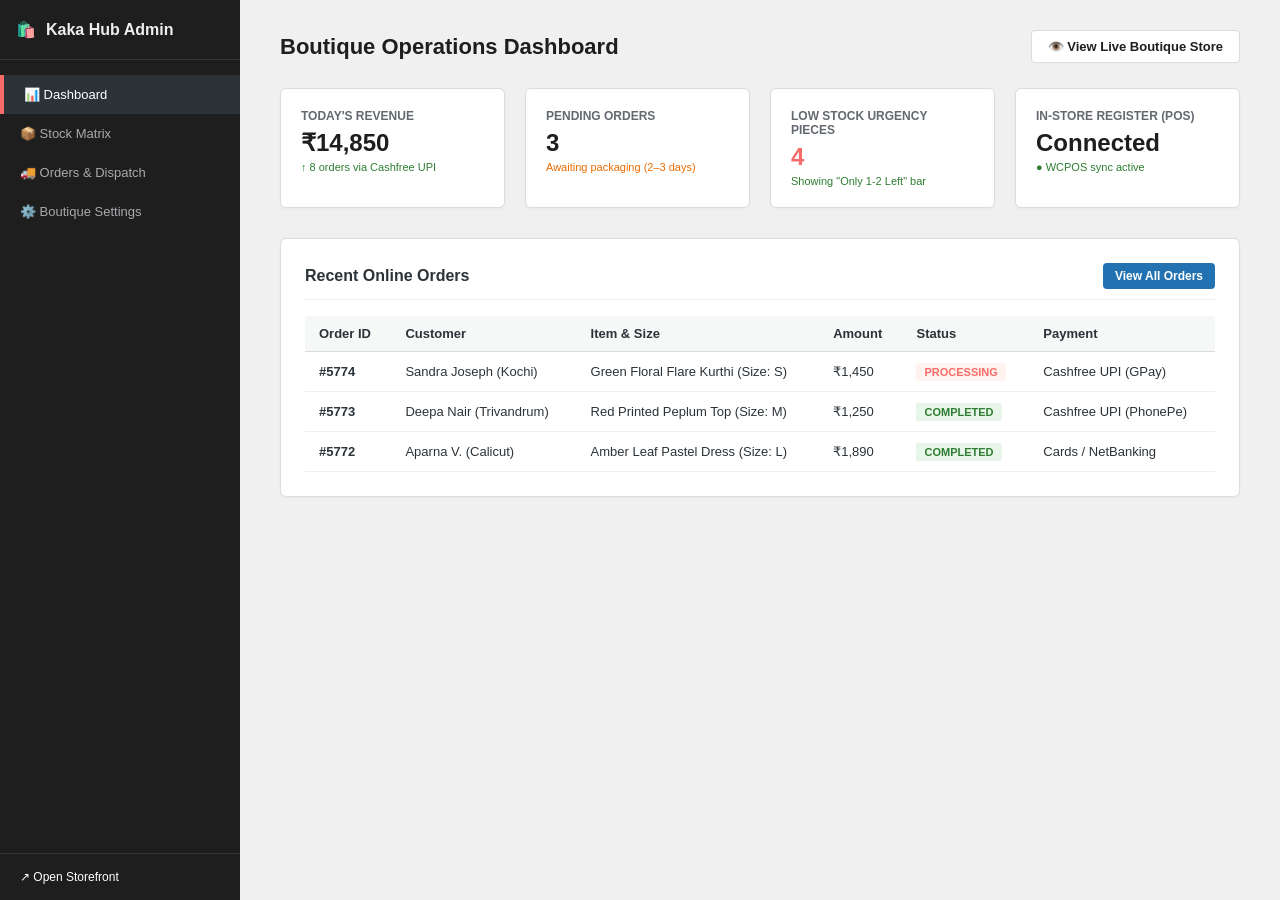
==== demo/admin.html @ 70ae5d98 "feat: add WordPress Admin Hub (inc/admin-dashboard.php) and interactive Admin preview (demo/admin.ht" ====
<!DOCTYPE html>
<html lang="en">
<head>
  <meta charset="UTF-8">
  <meta name="viewport" content="width=device-width, initial-scale=1.0">
  <title>Boutique Store Control Center — Admin Dashboard</title>
  <link rel="preconnect" href="https://fonts.googleapis.com">
  <link rel="preconnect" href="https://fonts.gstatic.com" crossorigin>
  <link href="https://fonts.googleapis.com/css2?family=Jost:wght@300;400;500;600;700&display=swap" rel="stylesheet">
  <style>
    :root {
      --admin-bg: #F0F0F1;
      --admin-card: #FFFFFF;
      --admin-primary: #f76b6a;
      --admin-dark: #1E1E1E;
      --admin-sidebar: #1E1E1E;
      --admin-border: #DCDCDE;
      --admin-text: #2C3338;
      --admin-success: #2E7D32;
      --admin-warning: #ED6C02;
    }

    * {
      box-sizing: border-box;
      margin: 0;
      padding: 0;
    }

    body {
      font-family: -apple-system, BlinkMacSystemFont, "Segoe UI", Roboto, Oxygen-Sans, Ubuntu, Cantarell, "Helvetica Neue", sans-serif;
      background-color: var(--admin-bg);
      color: var(--admin-text);
      display: flex;
      min-height: 100vh;
    }

    /* Left Sidebar */
    aside.admin-sidebar {
      width: 240px;
      background-color: var(--admin-sidebar);
      color: #EEE;
      flex-shrink: 0;
      display: flex;
      flex-direction: column;
    }

    .sidebar-header {
      padding: 20px 16px;
      font-size: 16px;
      font-weight: 700;
      border-bottom: 1px solid rgba(255, 255, 255, 0.1);
      display: flex;
      align-items: center;
      gap: 10px;
    }

    .sidebar-header span {
      color: var(--admin-primary);
    }

    nav.sidebar-nav {
      padding: 15px 0;
      flex: 1;
    }

    .nav-item {
      display: flex;
      align-items: center;
      gap: 12px;
      padding: 12px 20px;
      color: #A7AAAD;
      text-decoration: none;
      font-size: 13px;
      font-weight: 500;
      cursor: pointer;
      transition: all 0.2s;
    }

    .nav-item:hover, .nav-item.active {
      background-color: #2C3338;
      color: #FFFFFF;
      border-left: 4px solid var(--admin-primary);
    }

    .sidebar-footer {
      padding: 16px 20px;
      border-top: 1px solid rgba(255, 255, 255, 0.1);
      font-size: 12px;
      color: #888;
    }

    .sidebar-footer a {
      color: #FFF;
      text-decoration: none;
    }

    /* Main Content Area */
    main.admin-content {
      flex: 1;
      padding: 30px 40px;
      overflow-y: auto;
    }

    .top-bar {
      display: flex;
      justify-content: space-between;
      align-items: center;
      margin-bottom: 25px;
    }

    .top-title {
      font-size: 22px;
      font-weight: 700;
      color: var(--admin-dark);
    }

    .view-store-btn {
      background: #FFF;
      border: 1px solid var(--admin-border);
      padding: 8px 16px;
      border-radius: 4px;
      font-size: 13px;
      font-weight: 600;
      text-decoration: none;
      color: var(--admin-dark);
      display: inline-flex;
      align-items: center;
      gap: 6px;
    }

    /* Stats Overview Cards */
    .stats-grid {
      display: grid;
      grid-template-columns: repeat(4, 1fr);
      gap: 20px;
      margin-bottom: 30px;
    }

    .stat-card {
      background: var(--admin-card);
      border: 1px solid var(--admin-border);
      border-radius: 6px;
      padding: 20px;
      box-shadow: 0 1px 3px rgba(0, 0, 0, 0.04);
    }

    .stat-label {
      font-size: 12px;
      font-weight: 600;
      text-transform: uppercase;
      color: #646970;
      margin-bottom: 6px;
    }

    .stat-val {
      font-size: 24px;
      font-weight: 700;
      color: var(--admin-dark);
    }

    .stat-sub {
      font-size: 11px;
      color: var(--admin-success);
      margin-top: 4px;
    }

    /* Admin Panels / Tabs */
    .tab-pane {
      display: none;
    }

    .tab-pane.active {
      display: block;
    }

    .content-box {
      background: var(--admin-card);
      border: 1px solid var(--admin-border);
      border-radius: 6px;
      padding: 24px;
      box-shadow: 0 1px 3px rgba(0, 0, 0, 0.04);
      margin-bottom: 25px;
    }

    .box-title {
      font-size: 16px;
      font-weight: 600;
      margin-bottom: 16px;
      border-bottom: 1px solid #EEE;
      padding-bottom: 10px;
      display: flex;
      justify-content: space-between;
      align-items: center;
    }

    /* Table Styles */
    table.admin-table {
      width: 100%;
      border-collapse: collapse;
      font-size: 13px;
    }

    table.admin-table th {
      background: #F6F7F7;
      text-align: left;
      padding: 10px 14px;
      border-bottom: 1px solid var(--admin-border);
      font-weight: 600;
    }

    table.admin-table td {
      padding: 12px 14px;
      border-bottom: 1px solid #F0F0F1;
      vertical-align: middle;
    }

    /* Stock Inputs in Matrix */
    .stock-chip-wrap {
      display: flex;
      gap: 10px;
      flex-wrap: wrap;
    }

    .stock-chip {
      display: flex;
      align-items: center;
      gap: 6px;
      background: #F8F9FA;
      border: 1px solid #E2E4E7;
      padding: 4px 8px;
      border-radius: 4px;
    }

    .stock-input {
      width: 50px;
      height: 28px;
      text-align: center;
      border: 1px solid var(--admin-border);
      border-radius: 3px;
      font-weight: 700;
      font-size: 13px;
    }

    .stock-input.low {
      border-color: var(--admin-primary);
      color: var(--admin-primary);
      background: #FEF3EE;
    }

    .stock-input.out {
      border-color: #D32F2F;
      color: #D32F2F;
      background: #FFEBEE;
    }

    /* Button styles */
    .btn-primary {
      background: #2271B1;
      color: #FFF;
      border: none;
      padding: 10px 18px;
      border-radius: 4px;
      font-size: 13px;
      font-weight: 600;
      cursor: pointer;
    }

    .btn-primary:hover {
      background: #135E96;
    }

    .btn-success {
      background: var(--admin-success);
      color: #FFF;
      border: none;
      padding: 6px 12px;
      border-radius: 3px;
      font-size: 12px;
      font-weight: 600;
      cursor: pointer;
    }

    /* Form Fields */
    .form-group {
      margin-bottom: 18px;
    }

    .form-group label {
      display: block;
      font-size: 13px;
      font-weight: 600;
      margin-bottom: 6px;
    }

    .form-group input, .form-group select {
      width: 100%;
      max-width: 500px;
      padding: 8px 12px;
      border: 1px solid var(--admin-border);
      border-radius: 4px;
      font-size: 13px;
    }

    .form-group .desc {
      font-size: 12px;
      color: #646970;
      margin-top: 4px;
    }

    /* Toast notification */
    .toast-msg {
      position: fixed;
      top: 20px;
      right: 20px;
      background: #1E1E1E;
      color: #FFF;
      padding: 12px 20px;
      border-radius: 6px;
      font-size: 13px;
      box-shadow: 0 4px 14px rgba(0, 0, 0, 0.2);
      display: none;
      z-index: 9999;
      border-left: 4px solid var(--admin-success);
    }
  </style>
</head>
<body>

  <!-- Sidebar -->
  <aside class="admin-sidebar">
    <div class="sidebar-header">
      <span>🛍️</span> Kaka Hub Admin
    </div>
    <nav class="sidebar-nav">
      <div class="nav-item active" onclick="switchTab('dashboard')">📊 Dashboard</div>
      <div class="nav-item" onclick="switchTab('matrix')">📦 Stock Matrix</div>
      <div class="nav-item" onclick="switchTab('orders')">🚚 Orders & Dispatch</div>
      <div class="nav-item" onclick="switchTab('settings')">⚙️ Boutique Settings</div>
    </nav>
    <div class="sidebar-footer">
      <a href="index.html" target="_blank">↗ Open Storefront</a>
    </div>
  </aside>

  <!-- Main Content -->
  <main class="admin-content">
    <div class="top-bar">
      <h1 class="top-title" id="pageHeading">Boutique Operations Dashboard</h1>
      <a href="index.html" class="view-store-btn" target="_blank">👁️ View Live Boutique Store</a>
    </div>

    <!-- TAB 1: DASHBOARD OVERVIEW -->
    <div class="tab-pane active" id="tab-dashboard">
      <div class="stats-grid">
        <div class="stat-card">
          <div class="stat-label">Today's Revenue</div>
          <div class="stat-val">₹14,850</div>
          <div class="stat-sub">↑ 8 orders via Cashfree UPI</div>
        </div>
        <div class="stat-card">
          <div class="stat-label">Pending Orders</div>
          <div class="stat-val">3</div>
          <div class="stat-sub" style="color: var(--admin-warning);">Awaiting packaging (2–3 days)</div>
        </div>
        <div class="stat-card">
          <div class="stat-label">Low Stock Urgency Pieces</div>
          <div class="stat-val" style="color: var(--admin-primary);">4</div>
          <div class="stat-sub">Showing "Only 1-2 Left" bar</div>
        </div>
        <div class="stat-card">
          <div class="stat-label">In-Store Register (POS)</div>
          <div class="stat-val">Connected</div>
          <div class="stat-sub">● WCPOS sync active</div>
        </div>
      </div>

      <div class="content-box">
        <div class="box-title">
          <span>Recent Online Orders</span>
          <button class="btn-primary" onclick="switchTab('orders')" style="font-size:12px;padding:6px 12px;">View All Orders</button>
        </div>
        <table class="admin-table">
          <thead>
            <tr>
              <th>Order ID</th>
              <th>Customer</th>
              <th>Item & Size</th>
              <th>Amount</th>
              <th>Status</th>
              <th>Payment</th>
            </tr>
          </thead>
          <tbody>
            <tr>
              <td><strong>#5774</strong></td>
              <td>Sandra Joseph (Kochi)</td>
              <td>Green Floral Flare Kurthi (Size: S)</td>
              <td>₹1,450</td>
              <td><span style="background:#FEF3EE;color:#f76b6a;padding:3px 8px;border-radius:2px;font-weight:700;font-size:11px;">PROCESSING</span></td>
              <td>Cashfree UPI (GPay)</td>
            </tr>
            <tr>
              <td><strong>#5773</strong></td>
              <td>Deepa Nair (Trivandrum)</td>
              <td>Red Printed Peplum Top (Size: M)</td>
              <td>₹1,250</td>
              <td><span style="background:#E8F5E9;color:#2E7D32;padding:3px 8px;border-radius:2px;font-weight:700;font-size:11px;">COMPLETED</span></td>
              <td>Cashfree UPI (PhonePe)</td>
            </tr>
            <tr>
              <td><strong>#5772</strong></td>
              <td>Aparna V. (Calicut)</td>
              <td>Amber Leaf Pastel Dress (Size: L)</td>
              <td>₹1,890</td>
              <td><span style="background:#E8F5E9;color:#2E7D32;padding:3px 8px;border-radius:2px;font-weight:700;font-size:11px;">COMPLETED</span></td>
              <td>Cards / NetBanking</td>
            </tr>
          </tbody>
        </table>
      </div>
    </div>

    <!-- TAB 2: QUICK INVENTORY MATRIX -->
    <div class="tab-pane" id="tab-matrix">
      <div class="content-box">
        <div class="box-title">
          <span>📦 Quick Stock & Variation Matrix</span>
          <button class="btn-primary" onclick="saveStockMatrix()">Save All Stock Quantities</button>
        </div>
        <p style="font-size: 13px; color: #646970; margin-bottom: 20px;">
          Adjust inventory counts below. When a size reaches <strong>1–2 units</strong>, the storefront automatically activates the <strong>"🔥 Only X left in stock"</strong> urgency bar. When it reaches <strong>0</strong>, that size is crossed out and locked against overselling.
        </p>

        <table class="admin-table">
          <thead>
            <tr>
              <th style="width: 260px;">Product Name</th>
              <th>Size Inventory Controls (Real-Time)</th>
              <th style="width: 140px;">POS Status</th>
            </tr>
          </thead>
          <tbody>
            <tr>
              <td>
                <strong>Green Floral Flare Kurthi</strong>
                <div style="font-size: 11px; color: #888;">SKU: KB-KUR-01 | Kurthis</div>
              </td>
              <td>
                <div class="stock-chip-wrap">
                  <div class="stock-chip"><span>S:</span><input type="number" class="stock-input low" value="1"></div>
                  <div class="stock-chip"><span>M:</span><input type="number" class="stock-input low" value="2"></div>
                  <div class="stock-chip"><span>L:</span><input type="number" class="stock-input out" value="0"></div>
                  <div class="stock-chip"><span>XL:</span><input type="number" class="stock-input low" value="1"></div>
                </div>
              </td>
              <td><span style="color:var(--admin-success);font-weight:600;font-size:11px;">● Synced</span></td>
            </tr>
            <tr>
              <td>
                <strong>Red Printed Peplum Top</strong>
                <div style="font-size: 11px; color: #888;">SKU: KB-PEP-02 | Peplum Tops</div>
              </td>
              <td>
                <div class="stock-chip-wrap">
                  <div class="stock-chip"><span>XS:</span><input type="number" class="stock-input low" value="2"></div>
                  <div class="stock-chip"><span>S:</span><input type="number" class="stock-input low" value="1"></div>
                  <div class="stock-chip"><span>M:</span><input type="number" class="stock-input out" value="0"></div>
                  <div class="stock-chip"><span>L:</span><input type="number" class="stock-input" value="4"></div>
                </div>
              </td>
              <td><span style="color:var(--admin-success);font-weight:600;font-size:11px;">● Synced</span></td>
            </tr>
            <tr>
              <td>
                <strong>Amber Leaf Pastel Dress</strong>
                <div style="font-size: 11px; color: #888;">SKU: KB-DRS-03 | Dresses</div>
              </td>
              <td>
                <div class="stock-chip-wrap">
                  <div class="stock-chip"><span>S:</span><input type="number" class="stock-input out" value="0"></div>
                  <div class="stock-chip"><span>M:</span><input type="number" class="stock-input low" value="1"></div>
                  <div class="stock-chip"><span>L:</span><input type="number" class="stock-input low" value="2"></div>
                </div>
              </td>
              <td><span style="color:var(--admin-success);font-weight:600;font-size:11px;">● Synced</span></td>
            </tr>
            <tr>
              <td>
                <strong>Kochi Heritage In-Store Kurthi</strong>
                <div style="font-size: 11px; color: #888;">SKU: KB-INS-04 | In Store Only</div>
              </td>
              <td>
                <div class="stock-chip-wrap">
                  <div class="stock-chip"><span>M:</span><input type="number" class="stock-input low" value="1"></div>
                  <div class="stock-chip"><span>L:</span><input type="number" class="stock-input low" value="1"></div>
                </div>
              </td>
              <td><span style="color:var(--admin-success);font-weight:600;font-size:11px;">● Boutique Only</span></td>
            </tr>
          </tbody>
        </table>
      </div>
    </div>

    <!-- TAB 3: ORDERS & DISPATCH -->
    <div class="tab-pane" id="tab-orders">
      <div class="content-box">
        <div class="box-title">
          <span>🚚 Order Fulfillment & WhatsApp Dispatch</span>
        </div>
        <table class="admin-table">
          <thead>
            <tr>
              <th>Order ID</th>
              <th>Customer & Phone</th>
              <th>Courier Partner</th>
              <th>AWB Tracking #</th>
              <th>Action</th>
            </tr>
          </thead>
          <tbody>
            <tr>
              <td><strong>#5774</strong></td>
              <td>Sandra Joseph<br><small>+91 98482 12345</small></td>
              <td>
                <select style="padding:6px;font-size:12px;">
                  <option>Delhivery Air Express</option>
                  <option>DTDC Courier</option>
                  <option>India Post Speed Post</option>
                </select>
              </td>
              <td>
                <input type="text" placeholder="e.g. DL982347102" value="DL982347102" style="padding:6px;width:160px;font-size:12px;">
              </td>
              <td>
                <button class="btn-success" onclick="dispatchOrder('5774')">Dispatched & Send WhatsApp Alert</button>
              </td>
            </tr>
            <tr>
              <td><strong>#5775</strong></td>
              <td>Anjana M. (Ernakulam)<br><small>+91 97451 98765</small></td>
              <td>
                <select style="padding:6px;font-size:12px;">
                  <option>Delhivery Air Express</option>
                  <option>DTDC Courier</option>
                </select>
              </td>
              <td>
                <input type="text" placeholder="e.g. DT87654321" style="padding:6px;width:160px;font-size:12px;">
              </td>
              <td>
                <button class="btn-success" onclick="dispatchOrder('5775')">Dispatched & Send WhatsApp Alert</button>
              </td>
            </tr>
          </tbody>
        </table>
      </div>
    </div>

    <!-- TAB 4: BOUTIQUE SETTINGS -->
    <div class="tab-pane" id="tab-settings">
      <div class="content-box">
        <div class="box-title">
          <span>⚙️ Boutique Store Configuration</span>
        </div>

        <form onsubmit="saveSettings(event)">
          <div class="form-group">
            <label>Top Announcement Bar Text</label>
            <input type="text" id="cfgAnnouncement" value="All India Free Shipping | 4 to 6 Days Delivery | Handcrafted in Kerala">
            <div class="desc">Appears at the very top of all pages.</div>
          </div>

          <div class="form-group">
            <label>Free Shipping Threshold (₹)</label>
            <input type="number" id="cfgThreshold" value="999">
            <div class="desc">Mini-cart drawer automatically calculates: "Add ₹X more to get FREE Delivery".</div>
          </div>

          <div class="form-group">
            <label>Stock Urgency Bar Threshold</label>
            <input type="number" id="cfgUrgencyLimit" value="5">
            <div class="desc">Activates the "🔥 Only X left in stock!" bar when inventory is at or below this value.</div>
          </div>

          <div class="form-group">
            <label>Customer Support WhatsApp Number</label>
            <input type="text" id="cfgPhone" value="919876543210">
            <div class="desc">Include country code 91. Floating chat button links directly here.</div>
          </div>

          <div class="form-group">
            <label>WhatsApp Automated Webhook URL</label>
            <input type="url" id="cfgWebhook" value="https://api.interakt.ai/v1/webhook/sample">
            <div class="desc">Triggers automatic WhatsApp order receipts on payment (AiSensy, Interakt, or Wati).</div>
          </div>

          <button type="submit" class="btn-primary">Save Boutique Settings</button>
        </form>
      </div>
    </div>
  </main>

  <!-- Toast Notification -->
  <div class="toast-msg" id="toast">Settings Saved Successfully!</div>

  <script>
    function switchTab(tabId) {
      document.querySelectorAll('.tab-pane').forEach(el => el.classList.remove('active'));
      document.querySelectorAll('.nav-item').forEach(el => el.classList.remove('active'));

      document.getElementById('tab-' + tabId).classList.add('active');

      const headings = {
        'dashboard': 'Boutique Operations Dashboard',
        'matrix': 'Stock & Inventory Matrix',
        'orders': 'Order Fulfillment & WhatsApp Dispatch',
        'settings': 'Boutique Store Configuration'
      };
      document.getElementById('pageHeading').textContent = headings[tabId];

      event.currentTarget.classList.add('active');
    }

    function showToast(msg) {
      const toast = document.getElementById('toast');
      toast.textContent = msg;
      toast.style.display = 'block';
      setTimeout(() => {
        toast.style.display = 'none';
      }, 2500);
    }

    function saveStockMatrix() {
      showToast("✓ Inventory Matrix Saved! Live stock counters updated.");
    }

    function dispatchOrder(orderId) {
      showToast(`✓ Order #${orderId} marked Dispatched! WhatsApp tracking alert sent to customer.`);
    }

    function saveSettings(e) {
      e.preventDefault();
      showToast("✓ Boutique settings saved successfully!");
    }
  </script>
</body>
</html>
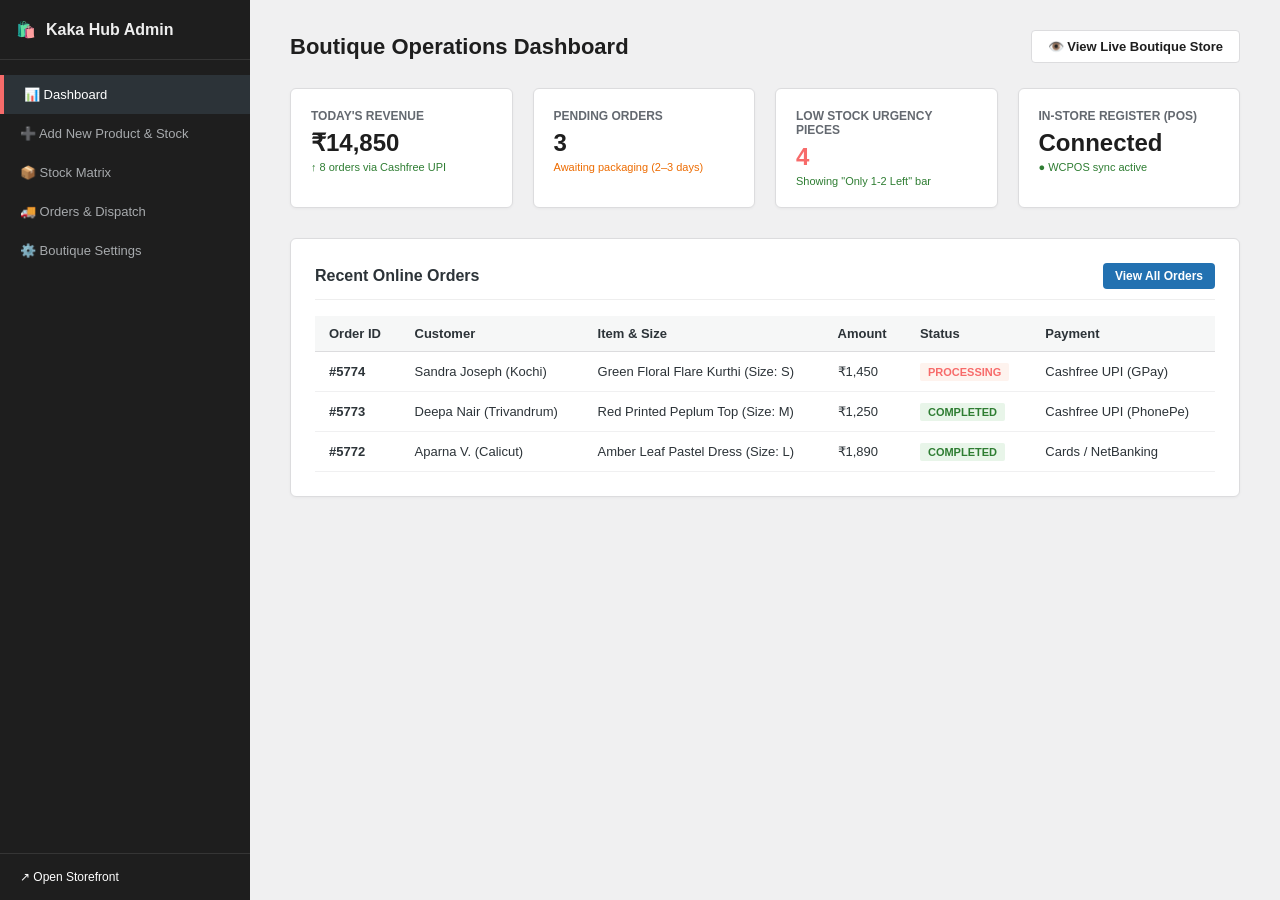
==== commit 4cfd522d: "feat: add dedicated 'Add New Product & Stock' screen with photos, sizes, and pricing to Admin UI" ====
--- a/demo/admin.html
+++ b/demo/admin.html
@@ -36,7 +36,7 @@
 
     /* Left Sidebar */
     aside.admin-sidebar {
-      width: 240px;
+      width: 250px;
       background-color: var(--admin-sidebar);
       color: #EEE;
       flex-shrink: 0;
@@ -273,8 +273,8 @@
       background: var(--admin-success);
       color: #FFF;
       border: none;
-      padding: 6px 12px;
-      border-radius: 3px;
+      padding: 8px 14px;
+      border-radius: 4px;
       font-size: 12px;
       font-weight: 600;
       cursor: pointer;
@@ -292,10 +292,10 @@
       margin-bottom: 6px;
     }
 
-    .form-group input, .form-group select {
+    .form-group input, .form-group select, .form-group textarea {
       width: 100%;
-      max-width: 500px;
-      padding: 8px 12px;
+      max-width: 600px;
+      padding: 9px 12px;
       border: 1px solid var(--admin-border);
       border-radius: 4px;
       font-size: 13px;
@@ -305,6 +305,37 @@
       font-size: 12px;
       color: #646970;
       margin-top: 4px;
+    }
+
+    /* Image upload box */
+    .image-drop-area {
+      border: 2px dashed #CCD0D4;
+      border-radius: 6px;
+      padding: 24px;
+      text-align: center;
+      background: #F9F9F9;
+      cursor: pointer;
+      max-width: 600px;
+      margin-bottom: 12px;
+    }
+
+    .image-drop-area:hover {
+      border-color: var(--admin-primary);
+      background: #FFFDF9;
+    }
+
+    .image-preview-row {
+      display: flex;
+      gap: 12px;
+      margin-top: 10px;
+    }
+
+    .image-preview-thumb {
+      width: 75px;
+      height: 100px;
+      object-fit: cover;
+      border-radius: 4px;
+      border: 1px solid var(--admin-border);
     }
 
     /* Toast notification */
@@ -333,6 +364,7 @@
     </div>
     <nav class="sidebar-nav">
       <div class="nav-item active" onclick="switchTab('dashboard')">📊 Dashboard</div>
+      <div class="nav-item" onclick="switchTab('add-product')">➕ Add New Product & Stock</div>
       <div class="nav-item" onclick="switchTab('matrix')">📦 Stock Matrix</div>
       <div class="nav-item" onclick="switchTab('orders')">🚚 Orders & Dispatch</div>
       <div class="nav-item" onclick="switchTab('settings')">⚙️ Boutique Settings</div>
@@ -420,7 +452,154 @@
       </div>
     </div>
 
-    <!-- TAB 2: QUICK INVENTORY MATRIX -->
+    <!-- TAB 2: ➕ ADD NEW PRODUCT (PHOTOS, STOCK, SIZES, DETAILS) -->
+    <div class="tab-pane" id="tab-add-product">
+      <div class="content-box">
+        <div class="box-title">
+          <span>👗 Add New Boutique Piece (Kurthi, Dress, Top)</span>
+          <button class="btn-primary" onclick="publishNewProduct()">Publish to Online & In-Store</button>
+        </div>
+
+        <form id="newProductForm" onsubmit="event.preventDefault(); publishNewProduct();">
+          <!-- 1. Product Title & Category -->
+          <div style="display: grid; grid-template-columns: 2fr 1fr; gap: 20px;">
+            <div class="form-group">
+              <label>Product Title *</label>
+              <input type="text" id="newProdTitle" required placeholder="e.g. Indigo Bloom Handcrafted Kurthi" value="Indigo Bloom Pure Cotton Kurthi">
+              <div class="desc">Displayed on shop catalog and product page.</div>
+            </div>
+            <div class="form-group">
+              <label>Category *</label>
+              <select id="newProdCategory">
+                <option value="Kurthis">Kurthis</option>
+                <option value="Peplum Tops">Peplum Tops</option>
+                <option value="Dresses">Dresses</option>
+                <option value="Short Kurti">Short Kurti</option>
+                <option value="Co-ord set">Co-ord set</option>
+                <option value="In Store">In Store Only (Counter)</option>
+                <option value="Clearance Sale">Clearance Sale</option>
+              </select>
+            </div>
+          </div>
+
+          <!-- 2. Pricing & POS Barcode -->
+          <div style="display: grid; grid-template-columns: 1fr 1fr 1fr; gap: 20px;">
+            <div class="form-group">
+              <label>Regular Price (₹) *</label>
+              <input type="number" id="newProdPrice" required placeholder="1450" value="1450">
+            </div>
+            <div class="form-group">
+              <label>Sale / Discount Price (₹)</label>
+              <input type="number" id="newProdSalePrice" placeholder="Optional (e.g. 1290)">
+            </div>
+            <div class="form-group">
+              <label>Barcode / SKU (for WCPOS Scanner)</label>
+              <input type="text" id="newProdSku" placeholder="KB-IND-01" value="KB-IND-01">
+            </div>
+          </div>
+
+          <!-- 3. Photo Uploads (Main Front Image + Secondary Hover Swap Image) -->
+          <div style="margin: 20px 0; border-top: 1px solid #EEE; padding-top: 20px;">
+            <label style="display: block; font-size: 14px; font-weight: 700; margin-bottom: 6px;">📷 Product Photos (3:4 Portrait Ratio)</label>
+            <p class="desc" style="margin-bottom: 14px;">Upload the primary front angle and a secondary back angle for the <strong>automatic hover-swap effect</strong> seen on Kaka by Eliza.</p>
+
+            <div style="display: grid; grid-template-columns: 1fr 1fr; gap: 20px;">
+              <div>
+                <label style="font-size: 12px; font-weight: 600; display: block; margin-bottom: 6px;">Primary Front Photo *</label>
+                <div class="image-drop-area" onclick="simulateUpload('front')">
+                  <div style="font-size: 28px; margin-bottom: 6px;">📸</div>
+                  <strong style="font-size: 13px;">Click to Upload Front Photo</strong>
+                  <div style="font-size: 11px; color: #888; margin-top: 4px;">JPG, PNG, WebP (3:4 Portrait)</div>
+                </div>
+                <div class="image-preview-row" id="frontPreviewRow">
+                  <img src="https://images.unsplash.com/photo-1583391733956-3750e0ff4e8b?auto=format&fit=crop&w=300&q=80" class="image-preview-thumb" alt="Front Preview">
+                  <div style="font-size: 11px; color: var(--admin-success); align-self: center;">✓ Front Angle Loaded</div>
+                </div>
+              </div>
+
+              <div>
+                <label style="font-size: 12px; font-weight: 600; display: block; margin-bottom: 6px;">Secondary Gallery Photo (Hover Image)</label>
+                <div class="image-drop-area" onclick="simulateUpload('back')">
+                  <div style="font-size: 28px; margin-bottom: 6px;">🔄</div>
+                  <strong style="font-size: 13px;">Click to Upload Back/Hover Photo</strong>
+                  <div style="font-size: 11px; color: #888; margin-top: 4px;">Appears automatically when customer hovers</div>
+                </div>
+                <div class="image-preview-row" id="backPreviewRow">
+                  <img src="https://images.unsplash.com/photo-1610030469983-98e550d6193c?auto=format&fit=crop&w=300&q=80" class="image-preview-thumb" alt="Back Preview">
+                  <div style="font-size: 11px; color: var(--admin-success); align-self: center;">✓ Hover Angle Loaded</div>
+                </div>
+              </div>
+            </div>
+          </div>
+
+          <!-- 4. Size Variations & Stock Quantities Matrix -->
+          <div style="margin: 20px 0; border-top: 1px solid #EEE; padding-top: 20px;">
+            <div style="display: flex; justify-content: space-between; align-items: center; margin-bottom: 10px;">
+              <div>
+                <label style="font-size: 14px; font-weight: 700; display: block;">📏 Size Variations & Stock Quantities</label>
+                <p class="desc">Enter the exact stock pieces available. If stock is between 1–5, the store automatically shows the <strong>"🔥 Only X left in stock"</strong> urgency bar.</p>
+              </div>
+              <span style="font-size: 11px; color: var(--admin-success); background: #E8F5E9; padding: 4px 8px; border-radius: 3px; font-weight: 600;">Zero-Backorders Active</span>
+            </div>
+
+            <table class="admin-table" style="background: #FAFAFA; border: 1px solid #E2E4E7; border-radius: 4px;">
+              <thead>
+                <tr>
+                  <th>Size</th>
+                  <th>Inventory Quantity (Pieces)</th>
+                  <th>Urgency Bar Preview</th>
+                  <th>Stock Status</th>
+                </tr>
+              </thead>
+              <tbody>
+                <tr>
+                  <td><strong>XS</strong> (Bust 34)</td>
+                  <td><input type="number" id="stockXS" value="1" min="0" style="width: 70px; padding: 6px; font-weight: 700; text-align: center;"></td>
+                  <td><span style="color: var(--admin-primary); font-weight: 600; font-size: 12px;">🔥 Only 1 left in stock!</span></td>
+                  <td><span style="color: var(--admin-success); font-weight: 600; font-size: 12px;">In Stock</span></td>
+                </tr>
+                <tr>
+                  <td><strong>S</strong> (Bust 36)</td>
+                  <td><input type="number" id="stockS" value="2" min="0" style="width: 70px; padding: 6px; font-weight: 700; text-align: center;"></td>
+                  <td><span style="color: var(--admin-primary); font-weight: 600; font-size: 12px;">🔥 Only 2 left in stock!</span></td>
+                  <td><span style="color: var(--admin-success); font-weight: 600; font-size: 12px;">In Stock</span></td>
+                </tr>
+                <tr>
+                  <td><strong>M</strong> (Bust 38)</td>
+                  <td><input type="number" id="stockM" value="1" min="0" style="width: 70px; padding: 6px; font-weight: 700; text-align: center;"></td>
+                  <td><span style="color: var(--admin-primary); font-weight: 600; font-size: 12px;">🔥 Only 1 left in stock!</span></td>
+                  <td><span style="color: var(--admin-success); font-weight: 600; font-size: 12px;">In Stock</span></td>
+                </tr>
+                <tr>
+                  <td><strong>L</strong> (Bust 40)</td>
+                  <td><input type="number" id="stockL" value="0" min="0" style="width: 70px; padding: 6px; font-weight: 700; text-align: center; border-color: #D32F2F; color: #D32F2F;"></td>
+                  <td><span style="color: #888; font-size: 12px;">⚠️ Sold Out (Disabled)</span></td>
+                  <td><span style="color: #D32F2F; font-weight: 700; font-size: 12px;">Out of Stock</span></td>
+                </tr>
+                <tr>
+                  <td><strong>XL</strong> (Bust 42)</td>
+                  <td><input type="number" id="stockXL" value="1" min="0" style="width: 70px; padding: 6px; font-weight: 700; text-align: center;"></td>
+                  <td><span style="color: var(--admin-primary); font-weight: 600; font-size: 12px;">🔥 Only 1 left in stock!</span></td>
+                  <td><span style="color: var(--admin-success); font-weight: 600; font-size: 12px;">In Stock</span></td>
+                </tr>
+              </tbody>
+            </table>
+          </div>
+
+          <!-- 5. Product Description & Fabric Details -->
+          <div class="form-group" style="margin-top: 20px;">
+            <label>Product Details & Fabric Specifications</label>
+            <textarea rows="4" style="max-width: 100%;" placeholder="e.g. Crafted from 100% pure breathable cotton with handcrafted wooden buttons. 4-6 days delivery.">Crafted from 100% pure breathable cotton with natural indigo dye. Handcrafted in Kerala. 2-3 days processing, 4-6 days all-India delivery.</textarea>
+          </div>
+
+          <div style="margin-top: 25px;">
+            <button type="submit" class="btn-primary" style="padding: 12px 28px; font-size: 14px;">Publish Product & Sync Stock</button>
+          </div>
+        </form>
+      </div>
+    </div>
+
+    <!-- TAB 3: QUICK INVENTORY MATRIX -->
     <div class="tab-pane" id="tab-matrix">
       <div class="content-box">
         <div class="box-title">
@@ -502,7 +681,7 @@
       </div>
     </div>
 
-    <!-- TAB 3: ORDERS & DISPATCH -->
+    <!-- TAB 4: ORDERS & DISPATCH -->
     <div class="tab-pane" id="tab-orders">
       <div class="content-box">
         <div class="box-title">
@@ -557,7 +736,7 @@
       </div>
     </div>
 
-    <!-- TAB 4: BOUTIQUE SETTINGS -->
+    <!-- TAB 5: BOUTIQUE SETTINGS -->
     <div class="tab-pane" id="tab-settings">
       <div class="content-box">
         <div class="box-title">
@@ -613,6 +792,7 @@
 
       const headings = {
         'dashboard': 'Boutique Operations Dashboard',
+        'add-product': 'Add New Product & Stock Quantities',
         'matrix': 'Stock & Inventory Matrix',
         'orders': 'Order Fulfillment & WhatsApp Dispatch',
         'settings': 'Boutique Store Configuration'
@@ -643,6 +823,20 @@
       e.preventDefault();
       showToast("✓ Boutique settings saved successfully!");
     }
+
+    function simulateUpload(type) {
+      showToast(`📸 ${type === 'front' ? 'Primary Front' : 'Secondary Hover'} Photo Selected!`);
+    }
+
+    function publishNewProduct() {
+      const title = document.getElementById('newProdTitle').value;
+      const cat = document.getElementById('newProdCategory').value;
+      const price = document.getElementById('newProdPrice').value;
+      showToast(`🎉 "${title}" published to ${cat} at ₹${price}! Stock synced to Online & In-Store.`);
+      setTimeout(() => {
+        switchTab('matrix');
+      }, 1500);
+    }
   </script>
 </body>
 </html>
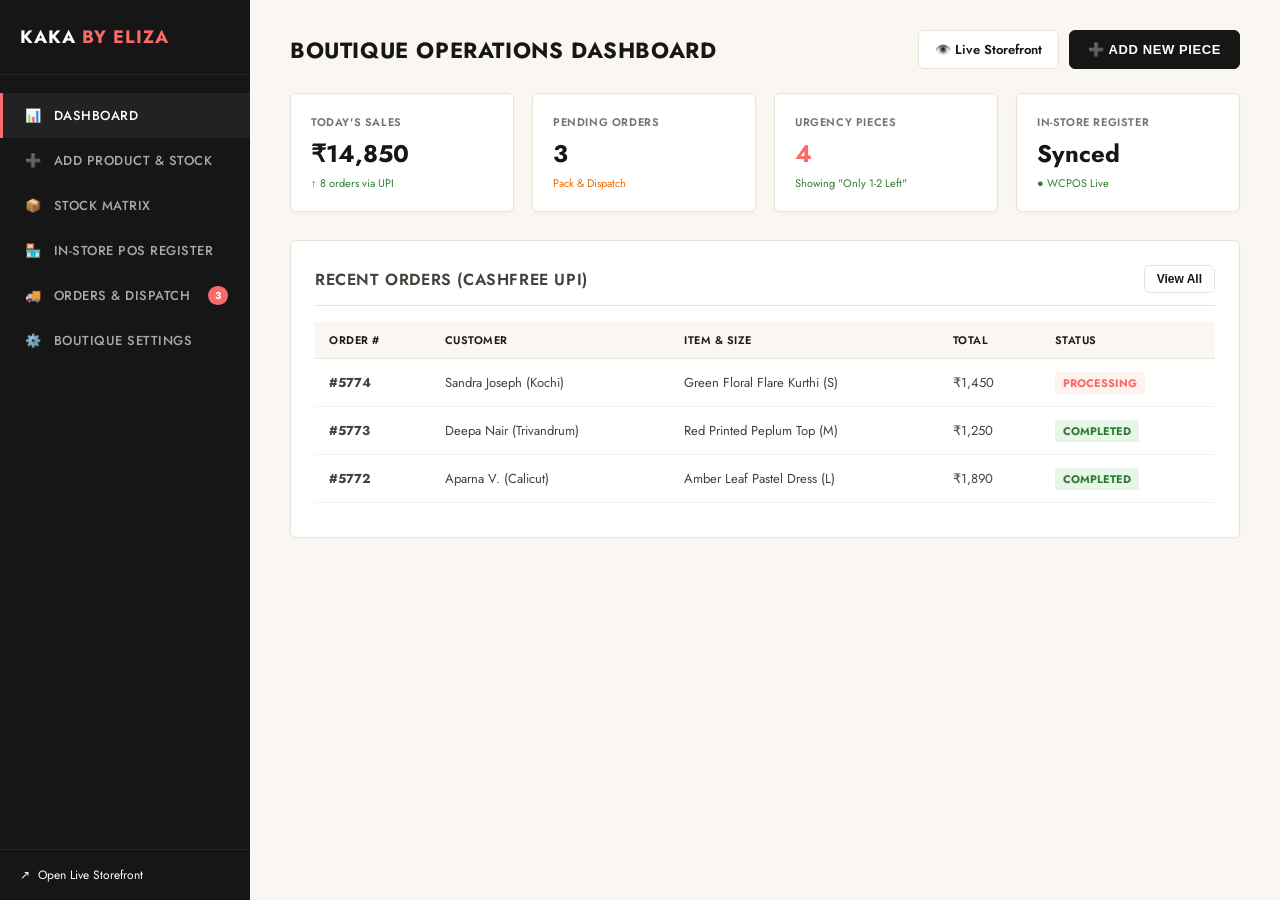
==== commit 6b5ee24f: "feat(bmad): complete mobile-first responsive admin redesign with drawer, bottom nav, touch steppers," ====
--- a/demo/admin.html
+++ b/demo/admin.html
@@ -2,471 +2,861 @@
 <html lang="en">
 <head>
   <meta charset="UTF-8">
-  <meta name="viewport" content="width=device-width, initial-scale=1.0">
-  <title>Boutique Store Control Center — Admin Dashboard</title>
+  <meta name="viewport" content="width=device-width, initial-scale=1.0, maximum-scale=1.0, user-scalable=no">
+  <title>Boutique Command Center — Mobile-First Admin Hub</title>
   <link rel="preconnect" href="https://fonts.googleapis.com">
   <link rel="preconnect" href="https://fonts.gstatic.com" crossorigin>
   <link href="https://fonts.googleapis.com/css2?family=Jost:wght@300;400;500;600;700&display=swap" rel="stylesheet">
   <style>
+    /* ==========================================================================
+       Boutique Admin Design System (Matching Kaka by Eliza Brand Palette)
+       ========================================================================== */
     :root {
-      --admin-bg: #F0F0F1;
-      --admin-card: #FFFFFF;
-      --admin-primary: #f76b6a;
-      --admin-dark: #1E1E1E;
-      --admin-sidebar: #1E1E1E;
-      --admin-border: #DCDCDE;
-      --admin-text: #2C3338;
-      --admin-success: #2E7D32;
-      --admin-warning: #ED6C02;
+      --brand-primary: #f76b6a;        /* Exact Kaka by Eliza coral */
+      --brand-primary-soft: #FEF3EE;
+      --brand-dark: #161616;           /* Luxury charcoal black */
+      --brand-dark-hover: #141414;
+      --bg-canvas: #FAF6F2;            /* Warm sand canvas */
+      --bg-surface: #FFFFFF;           /* Card white */
+      --border-subtle: #EAE3DC;
+      --text-heading: #1C1917;
+      --text-body: #44403C;
+      --text-muted: #78716C;
+      --status-success: #2E7D32;
+      --status-danger: #D32F2F;
+      --status-warning: #ED6C02;
+      --radius: 6px;
+      --radius-sm: 4px;
+      --shadow-sm: 0 1px 3px rgba(0,0,0,0.04);
+      --shadow-md: 0 4px 14px rgba(0,0,0,0.06);
     }
 
     * {
       box-sizing: border-box;
       margin: 0;
       padding: 0;
+      -webkit-tap-highlight-color: transparent;
     }
 
     body {
-      font-family: -apple-system, BlinkMacSystemFont, "Segoe UI", Roboto, Oxygen-Sans, Ubuntu, Cantarell, "Helvetica Neue", sans-serif;
-      background-color: var(--admin-bg);
-      color: var(--admin-text);
+      font-family: 'Jost', -apple-system, BlinkMacSystemFont, "Segoe UI", Roboto, sans-serif;
+      background-color: var(--bg-canvas);
+      color: var(--text-body);
+      -webkit-font-smoothing: antialiased;
       display: flex;
       min-height: 100vh;
-    }
-
-    /* Left Sidebar */
+      overflow-x: hidden;
+    }
+
+    /* ==========================================================================
+       Mobile Top Bar & Header
+       ========================================================================== */
+    .mobile-header {
+      display: none;
+      position: fixed;
+      top: 0;
+      left: 0;
+      right: 0;
+      height: 60px;
+      background: var(--brand-dark);
+      color: #FFF;
+      align-items: center;
+      justify-content: space-between;
+      padding: 0 16px;
+      z-index: 1000;
+      box-shadow: 0 2px 8px rgba(0,0,0,0.15);
+    }
+
+    .hamburger-btn {
+      background: none;
+      border: none;
+      color: #FFF;
+      font-size: 24px;
+      cursor: pointer;
+      display: flex;
+      align-items: center;
+      justify-content: center;
+    }
+
+    .mobile-brand {
+      font-size: 16px;
+      font-weight: 700;
+      letter-spacing: 1px;
+      text-transform: uppercase;
+      display: flex;
+      align-items: center;
+      gap: 6px;
+    }
+
+    .mobile-brand span {
+      color: var(--brand-primary);
+    }
+
+    /* ==========================================================================
+       Sidebar Navigation (Desktop fixed, Mobile sliding drawer)
+       ========================================================================== */
     aside.admin-sidebar {
       width: 250px;
-      background-color: var(--admin-sidebar);
+      background-color: var(--brand-dark);
       color: #EEE;
       flex-shrink: 0;
       display: flex;
       flex-direction: column;
-    }
-
-    .sidebar-header {
-      padding: 20px 16px;
-      font-size: 16px;
+      transition: transform 0.3s cubic-bezier(0.4, 0, 0.2, 1);
+      z-index: 1050;
+    }
+
+    .sidebar-overlay {
+      display: none;
+      position: fixed;
+      top: 0;
+      left: 0;
+      right: 0;
+      bottom: 0;
+      background: rgba(0, 0, 0, 0.5);
+      backdrop-filter: blur(2px);
+      z-index: 1040;
+    }
+
+    .sidebar-brand-box {
+      padding: 24px 20px;
+      border-bottom: 1px solid rgba(255, 255, 255, 0.08);
+      display: flex;
+      align-items: center;
+      justify-content: space-between;
+    }
+
+    .sidebar-brand-title {
+      font-size: 18px;
       font-weight: 700;
-      border-bottom: 1px solid rgba(255, 255, 255, 0.1);
-      display: flex;
-      align-items: center;
-      gap: 10px;
-    }
-
-    .sidebar-header span {
-      color: var(--admin-primary);
+      letter-spacing: 1px;
+      text-transform: uppercase;
+      color: #FFF;
+    }
+
+    .sidebar-brand-title span {
+      color: var(--brand-primary);
+    }
+
+    .sidebar-close-btn {
+      display: none;
+      background: none;
+      border: none;
+      color: #FFF;
+      font-size: 20px;
+      cursor: pointer;
     }
 
     nav.sidebar-nav {
-      padding: 15px 0;
+      padding: 18px 0;
       flex: 1;
+      overflow-y: auto;
     }
 
     .nav-item {
       display: flex;
       align-items: center;
       gap: 12px;
-      padding: 12px 20px;
+      padding: 13px 22px;
       color: #A7AAAD;
       text-decoration: none;
       font-size: 13px;
       font-weight: 500;
+      text-transform: uppercase;
+      letter-spacing: 0.5px;
       cursor: pointer;
-      transition: all 0.2s;
+      transition: all 0.2s ease;
+      border-left: 3px solid transparent;
     }
 
     .nav-item:hover, .nav-item.active {
-      background-color: #2C3338;
+      background-color: rgba(255, 255, 255, 0.05);
       color: #FFFFFF;
-      border-left: 4px solid var(--admin-primary);
+      border-left-color: var(--brand-primary);
+    }
+
+    .nav-badge {
+      margin-left: auto;
+      background: var(--brand-primary);
+      color: #FFF;
+      font-size: 10px;
+      font-weight: 700;
+      padding: 2px 7px;
+      border-radius: 999px;
     }
 
     .sidebar-footer {
       padding: 16px 20px;
-      border-top: 1px solid rgba(255, 255, 255, 0.1);
+      border-top: 1px solid rgba(255, 255, 255, 0.08);
       font-size: 12px;
-      color: #888;
     }
 
     .sidebar-footer a {
       color: #FFF;
       text-decoration: none;
-    }
-
-    /* Main Content Area */
+      display: flex;
+      align-items: center;
+      gap: 8px;
+    }
+
+    /* ==========================================================================
+       Main Workspace Layout
+       ========================================================================== */
     main.admin-content {
       flex: 1;
       padding: 30px 40px;
       overflow-y: auto;
+      max-width: 1300px;
     }
 
     .top-bar {
       display: flex;
       justify-content: space-between;
       align-items: center;
-      margin-bottom: 25px;
+      margin-bottom: 24px;
+      flex-wrap: wrap;
+      gap: 14px;
     }
 
     .top-title {
       font-size: 22px;
       font-weight: 700;
-      color: var(--admin-dark);
-    }
-
-    .view-store-btn {
-      background: #FFF;
-      border: 1px solid var(--admin-border);
-      padding: 8px 16px;
-      border-radius: 4px;
+      text-transform: uppercase;
+      letter-spacing: 0.6px;
+      color: var(--brand-dark);
+    }
+
+    .top-actions {
+      display: flex;
+      gap: 10px;
+    }
+
+    .btn-secondary {
+      background: var(--bg-surface);
+      border: 1px solid var(--border-subtle);
+      padding: 9px 16px;
+      border-radius: var(--radius);
       font-size: 13px;
       font-weight: 600;
       text-decoration: none;
-      color: var(--admin-dark);
+      color: var(--brand-dark);
       display: inline-flex;
       align-items: center;
       gap: 6px;
-    }
-
-    /* Stats Overview Cards */
+      cursor: pointer;
+      transition: all 0.2s;
+    }
+
+    .btn-secondary:hover {
+      border-color: var(--brand-primary);
+      color: var(--brand-primary);
+    }
+
+    .btn-primary {
+      background: var(--brand-dark);
+      color: #FFF;
+      border: 1px solid var(--brand-dark);
+      padding: 9px 18px;
+      border-radius: var(--radius);
+      font-size: 13px;
+      font-weight: 600;
+      text-transform: uppercase;
+      letter-spacing: 0.6px;
+      cursor: pointer;
+      display: inline-flex;
+      align-items: center;
+      gap: 6px;
+      transition: background 0.2s;
+    }
+
+    .btn-primary:hover {
+      background: var(--brand-dark-hover);
+    }
+
+    .btn-success {
+      background: var(--status-success);
+      color: #FFF;
+      border: none;
+      padding: 8px 14px;
+      border-radius: var(--radius);
+      font-size: 12px;
+      font-weight: 600;
+      cursor: pointer;
+      display: inline-flex;
+      align-items: center;
+      gap: 4px;
+    }
+
+    /* ==========================================================================
+       Dashboard Stats Cards
+       ========================================================================== */
     .stats-grid {
       display: grid;
       grid-template-columns: repeat(4, 1fr);
-      gap: 20px;
-      margin-bottom: 30px;
+      gap: 18px;
+      margin-bottom: 28px;
     }
 
     .stat-card {
-      background: var(--admin-card);
-      border: 1px solid var(--admin-border);
-      border-radius: 6px;
+      background: var(--bg-surface);
+      border: 1px solid var(--border-subtle);
+      border-radius: var(--radius);
       padding: 20px;
-      box-shadow: 0 1px 3px rgba(0, 0, 0, 0.04);
+      box-shadow: var(--shadow-sm);
     }
 
     .stat-label {
-      font-size: 12px;
+      font-size: 11px;
       font-weight: 600;
       text-transform: uppercase;
-      color: #646970;
+      letter-spacing: 0.6px;
+      color: var(--text-muted);
       margin-bottom: 6px;
     }
 
     .stat-val {
       font-size: 24px;
       font-weight: 700;
-      color: var(--admin-dark);
+      color: var(--brand-dark);
     }
 
     .stat-sub {
       font-size: 11px;
-      color: var(--admin-success);
+      color: var(--status-success);
       margin-top: 4px;
     }
 
-    /* Admin Panels / Tabs */
-    .tab-pane {
-      display: none;
-    }
-
-    .tab-pane.active {
-      display: block;
-    }
-
+    /* ==========================================================================
+       Content Boxes / Cards
+       ========================================================================== */
     .content-box {
-      background: var(--admin-card);
-      border: 1px solid var(--admin-border);
-      border-radius: 6px;
+      background: var(--bg-surface);
+      border: 1px solid var(--border-subtle);
+      border-radius: var(--radius);
       padding: 24px;
-      box-shadow: 0 1px 3px rgba(0, 0, 0, 0.04);
-      margin-bottom: 25px;
+      box-shadow: var(--shadow-sm);
+      margin-bottom: 24px;
     }
 
     .box-title {
       font-size: 16px;
       font-weight: 600;
+      text-transform: uppercase;
+      letter-spacing: 0.6px;
       margin-bottom: 16px;
-      border-bottom: 1px solid #EEE;
-      padding-bottom: 10px;
+      border-bottom: 1px solid var(--border-subtle);
+      padding-bottom: 12px;
       display: flex;
       justify-content: space-between;
       align-items: center;
-    }
-
-    /* Table Styles */
+      flex-wrap: wrap;
+      gap: 10px;
+    }
+
+    /* Responsive Table Container */
+    .table-responsive {
+      width: 100%;
+      overflow-x: auto;
+      -webkit-overflow-scrolling: touch;
+      margin-bottom: 10px;
+    }
+
     table.admin-table {
       width: 100%;
       border-collapse: collapse;
       font-size: 13px;
+      min-width: 600px;
     }
 
     table.admin-table th {
-      background: #F6F7F7;
+      background: #FAF6F2;
       text-align: left;
       padding: 10px 14px;
-      border-bottom: 1px solid var(--admin-border);
+      border-bottom: 1px solid var(--border-subtle);
       font-weight: 600;
+      text-transform: uppercase;
+      letter-spacing: 0.5px;
+      font-size: 11px;
+      color: var(--text-heading);
     }
 
     table.admin-table td {
-      padding: 12px 14px;
-      border-bottom: 1px solid #F0F0F1;
+      padding: 14px;
+      border-bottom: 1px solid #F5F1EC;
       vertical-align: middle;
     }
 
-    /* Stock Inputs in Matrix */
+    /* Touch-Friendly Stock Stepper in Matrix */
     .stock-chip-wrap {
       display: flex;
       gap: 10px;
       flex-wrap: wrap;
     }
 
-    .stock-chip {
-      display: flex;
-      align-items: center;
-      gap: 6px;
-      background: #F8F9FA;
-      border: 1px solid #E2E4E7;
-      padding: 4px 8px;
-      border-radius: 4px;
-    }
-
-    .stock-input {
-      width: 50px;
-      height: 28px;
+    .stock-stepper-box {
+      display: flex;
+      align-items: center;
+      background: #FAF6F2;
+      border: 1px solid var(--border-subtle);
+      border-radius: var(--radius-sm);
+      padding: 2px 4px;
+    }
+
+    .size-tag {
+      font-size: 11px;
+      font-weight: 700;
+      margin: 0 4px;
+      min-width: 18px;
+    }
+
+    .stepper-btn {
+      width: 26px;
+      height: 26px;
+      background: #FFF;
+      border: 1px solid var(--border-subtle);
+      border-radius: 3px;
+      display: flex;
+      align-items: center;
+      justify-content: center;
+      font-size: 14px;
+      font-weight: 700;
+      cursor: pointer;
+      user-select: none;
+    }
+
+    .stepper-btn:active {
+      background: #EEE;
+    }
+
+    .stepper-val {
+      width: 32px;
       text-align: center;
-      border: 1px solid var(--admin-border);
-      border-radius: 3px;
       font-weight: 700;
       font-size: 13px;
     }
 
-    .stock-input.low {
-      border-color: var(--admin-primary);
-      color: var(--admin-primary);
-      background: #FEF3EE;
-    }
-
-    .stock-input.out {
-      border-color: #D32F2F;
-      color: #D32F2F;
-      background: #FFEBEE;
-    }
-
-    /* Button styles */
-    .btn-primary {
-      background: #2271B1;
-      color: #FFF;
-      border: none;
-      padding: 10px 18px;
-      border-radius: 4px;
-      font-size: 13px;
-      font-weight: 600;
-      cursor: pointer;
-    }
-
-    .btn-primary:hover {
-      background: #135E96;
-    }
-
-    .btn-success {
-      background: var(--admin-success);
-      color: #FFF;
-      border: none;
-      padding: 8px 14px;
-      border-radius: 4px;
+    .stepper-val.low {
+      color: var(--brand-primary);
+    }
+
+    .stepper-val.out {
+      color: var(--status-danger);
+    }
+
+    /* Form Fields */
+    .form-row-2 {
+      display: grid;
+      grid-template-columns: 2fr 1fr;
+      gap: 18px;
+    }
+
+    .form-row-3 {
+      display: grid;
+      grid-template-columns: 1fr 1fr 1fr;
+      gap: 18px;
+    }
+
+    .form-group {
+      margin-bottom: 18px;
+    }
+
+    .form-group label {
+      display: block;
       font-size: 12px;
       font-weight: 600;
-      cursor: pointer;
-    }
-
-    /* Form Fields */
-    .form-group {
-      margin-bottom: 18px;
-    }
-
-    .form-group label {
-      display: block;
-      font-size: 13px;
-      font-weight: 600;
+      text-transform: uppercase;
+      letter-spacing: 0.5px;
       margin-bottom: 6px;
+      color: var(--text-heading);
     }
 
     .form-group input, .form-group select, .form-group textarea {
       width: 100%;
-      max-width: 600px;
-      padding: 9px 12px;
-      border: 1px solid var(--admin-border);
-      border-radius: 4px;
-      font-size: 13px;
+      padding: 10px 12px;
+      border: 1px solid var(--border-subtle);
+      border-radius: var(--radius-sm);
+      font-size: 14px;
+      background: #FFFFFF;
+      outline: none;
+      font-family: inherit;
+    }
+
+    .form-group input:focus, .form-group select:focus, .form-group textarea:focus {
+      border-color: var(--brand-primary);
     }
 
     .form-group .desc {
-      font-size: 12px;
-      color: #646970;
+      font-size: 11px;
+      color: var(--text-muted);
       margin-top: 4px;
     }
 
-    /* Image upload box */
-    .image-drop-area {
-      border: 2px dashed #CCD0D4;
-      border-radius: 6px;
-      padding: 24px;
+    /* Photo Drop Zone */
+    .photo-drop-zone {
+      border: 2px dashed #D5CDC5;
+      border-radius: var(--radius);
+      padding: 24px 16px;
       text-align: center;
-      background: #F9F9F9;
+      background: #FAF6F2;
       cursor: pointer;
-      max-width: 600px;
+      transition: all 0.2s;
+    }
+
+    .photo-drop-zone:hover {
+      border-color: var(--brand-primary);
+      background: #FFFDF9;
+    }
+
+    .photo-preview-thumb {
+      width: 80px;
+      height: 106px;
+      object-fit: cover;
+      border-radius: var(--radius-sm);
+      border: 1px solid var(--border-subtle);
+    }
+
+    /* Mobile POS Quick Terminal Card */
+    .pos-product-card {
+      display: flex;
+      gap: 14px;
+      background: #FFFFFF;
+      border: 1px solid var(--border-subtle);
+      border-radius: var(--radius);
+      padding: 12px;
+      align-items: center;
       margin-bottom: 12px;
     }
 
-    .image-drop-area:hover {
-      border-color: var(--admin-primary);
-      background: #FFFDF9;
-    }
-
-    .image-preview-row {
-      display: flex;
-      gap: 12px;
-      margin-top: 10px;
-    }
-
-    .image-preview-thumb {
-      width: 75px;
-      height: 100px;
+    .pos-product-img {
+      width: 60px;
+      height: 80px;
       object-fit: cover;
-      border-radius: 4px;
-      border: 1px solid var(--admin-border);
-    }
-
-    /* Toast notification */
+      border-radius: var(--radius-sm);
+    }
+
+    .pos-product-info {
+      flex: 1;
+    }
+
+    .pos-size-pills {
+      display: flex;
+      gap: 6px;
+      margin-top: 6px;
+      flex-wrap: wrap;
+    }
+
+    .pos-size-pill {
+      font-size: 11px;
+      padding: 4px 8px;
+      background: #FAF6F2;
+      border: 1px solid var(--border-subtle);
+      border-radius: 3px;
+      cursor: pointer;
+      font-weight: 600;
+    }
+
+    .pos-size-pill.active {
+      background: var(--brand-primary);
+      color: #FFF;
+      border-color: var(--brand-primary);
+    }
+
+    .pos-size-pill.disabled {
+      opacity: 0.35;
+      cursor: not-allowed;
+      text-decoration: line-through;
+    }
+
+    /* Tabs */
+    .tab-pane {
+      display: none;
+    }
+
+    .tab-pane.active {
+      display: block;
+    }
+
+    /* Mobile Bottom Navigation Bar */
+    .mobile-bottom-nav {
+      display: none;
+      position: fixed;
+      bottom: 0;
+      left: 0;
+      right: 0;
+      height: 60px;
+      background: #FFFFFF;
+      border-top: 1px solid var(--border-subtle);
+      z-index: 1000;
+      box-shadow: 0 -2px 10px rgba(0,0,0,0.05);
+      justify-content: space-around;
+      align-items: center;
+    }
+
+    .bottom-nav-item {
+      display: flex;
+      flex-direction: column;
+      align-items: center;
+      justify-content: center;
+      color: var(--text-muted);
+      font-size: 10px;
+      font-weight: 600;
+      text-decoration: none;
+      cursor: pointer;
+      gap: 3px;
+      flex: 1;
+      height: 100%;
+    }
+
+    .bottom-nav-item.active {
+      color: var(--brand-primary);
+    }
+
+    .bottom-nav-item span.icon {
+      font-size: 18px;
+    }
+
+    /* Toast */
     .toast-msg {
       position: fixed;
       top: 20px;
       right: 20px;
-      background: #1E1E1E;
+      background: var(--brand-dark);
       color: #FFF;
       padding: 12px 20px;
-      border-radius: 6px;
+      border-radius: var(--radius);
       font-size: 13px;
-      box-shadow: 0 4px 14px rgba(0, 0, 0, 0.2);
+      box-shadow: var(--shadow-md);
       display: none;
       z-index: 9999;
-      border-left: 4px solid var(--admin-success);
+      border-left: 4px solid var(--status-success);
+    }
+
+    /* ==========================================================================
+       Responsive Media Queries (Mobile & Tablet Breakpoints)
+       ========================================================================== */
+    @media (max-width: 991px) {
+      .stats-grid {
+        grid-template-columns: repeat(2, 1fr);
+      }
+    }
+
+    @media (max-width: 768px) {
+      body {
+        padding-top: 60px;
+        padding-bottom: 65px; /* space for mobile bottom nav */
+      }
+
+      .mobile-header {
+        display: flex;
+      }
+
+      .mobile-bottom-nav {
+        display: flex;
+      }
+
+      aside.admin-sidebar {
+        position: fixed;
+        top: 0;
+        left: 0;
+        bottom: 0;
+        transform: translateX(-100%);
+      }
+
+      aside.admin-sidebar.open {
+        transform: translateX(0);
+      }
+
+      .sidebar-overlay.open {
+        display: block;
+      }
+
+      .sidebar-close-btn {
+        display: block;
+      }
+
+      main.admin-content {
+        padding: 16px;
+      }
+
+      .top-bar {
+        margin-bottom: 16px;
+      }
+
+      .top-title {
+        font-size: 18px;
+      }
+
+      .stats-grid {
+        grid-template-columns: 1fr 1fr;
+        gap: 12px;
+        margin-bottom: 20px;
+      }
+
+      .stat-card {
+        padding: 14px;
+      }
+
+      .stat-val {
+        font-size: 20px;
+      }
+
+      .form-row-2, .form-row-3 {
+        grid-template-columns: 1fr;
+        gap: 0;
+      }
+
+      .content-box {
+        padding: 16px;
+        margin-bottom: 18px;
+      }
     }
   </style>
 </head>
 <body>
 
-  <!-- Sidebar -->
-  <aside class="admin-sidebar">
-    <div class="sidebar-header">
-      <span>🛍️</span> Kaka Hub Admin
+  <!-- Mobile Top Header Bar -->
+  <header class="mobile-header">
+    <button class="hamburger-btn" onclick="toggleSidebar()" aria-label="Toggle Navigation">☰</button>
+    <div class="mobile-brand">Kaka <span>Hub</span></div>
+    <a href="index.html" target="_blank" style="color:#FFF;text-decoration:none;font-size:18px;" title="Storefront">👁️</a>
+  </header>
+
+  <!-- Sidebar Backdrop Overlay on Mobile -->
+  <div class="sidebar-overlay" id="sidebarOverlay" onclick="toggleSidebar()"></div>
+
+  <!-- Left Sidebar (Drawer on Mobile) -->
+  <aside class="admin-sidebar" id="sidebar">
+    <div class="sidebar-brand-box">
+      <div class="sidebar-brand-title">Kaka <span>by Eliza</span></div>
+      <button class="sidebar-close-btn" onclick="toggleSidebar()">✕</button>
     </div>
+
     <nav class="sidebar-nav">
-      <div class="nav-item active" onclick="switchTab('dashboard')">📊 Dashboard</div>
-      <div class="nav-item" onclick="switchTab('add-product')">➕ Add New Product & Stock</div>
-      <div class="nav-item" onclick="switchTab('matrix')">📦 Stock Matrix</div>
-      <div class="nav-item" onclick="switchTab('orders')">🚚 Orders & Dispatch</div>
-      <div class="nav-item" onclick="switchTab('settings')">⚙️ Boutique Settings</div>
+      <div class="nav-item active" onclick="switchNav('dashboard', this)">
+        <span>📊</span> Dashboard
+      </div>
+      <div class="nav-item" onclick="switchNav('add-product', this)">
+        <span>➕</span> Add Product & Stock
+      </div>
+      <div class="nav-item" onclick="switchNav('matrix', this)">
+        <span>📦</span> Stock Matrix
+      </div>
+      <div class="nav-item" onclick="switchNav('pos', this)">
+        <span>🏪</span> In-Store POS Register
+      </div>
+      <div class="nav-item" onclick="switchNav('orders', this)">
+        <span>🚚</span> Orders & Dispatch
+        <span class="nav-badge">3</span>
+      </div>
+      <div class="nav-item" onclick="switchNav('settings', this)">
+        <span>⚙️</span> Boutique Settings
+      </div>
     </nav>
+
     <div class="sidebar-footer">
-      <a href="index.html" target="_blank">↗ Open Storefront</a>
+      <a href="index.html" target="_blank">
+        <span>↗</span> Open Live Storefront
+      </a>
     </div>
   </aside>
 
-  <!-- Main Content -->
+  <!-- Main Content Workspace -->
   <main class="admin-content">
     <div class="top-bar">
       <h1 class="top-title" id="pageHeading">Boutique Operations Dashboard</h1>
-      <a href="index.html" class="view-store-btn" target="_blank">👁️ View Live Boutique Store</a>
+      <div class="top-actions">
+        <a href="index.html" class="btn-secondary" target="_blank">👁️ Live Storefront</a>
+        <button class="btn-primary" onclick="switchNav('add-product', document.querySelector('.nav-item:nth-child(2)'))">➕ Add New Piece</button>
+      </div>
     </div>
 
-    <!-- TAB 1: DASHBOARD OVERVIEW -->
+    <!-- ======================================================================
+         TAB 1: DASHBOARD
+         ====================================================================== -->
     <div class="tab-pane active" id="tab-dashboard">
       <div class="stats-grid">
         <div class="stat-card">
-          <div class="stat-label">Today's Revenue</div>
+          <div class="stat-label">Today's Sales</div>
           <div class="stat-val">₹14,850</div>
-          <div class="stat-sub">↑ 8 orders via Cashfree UPI</div>
+          <div class="stat-sub">↑ 8 orders via UPI</div>
         </div>
         <div class="stat-card">
           <div class="stat-label">Pending Orders</div>
           <div class="stat-val">3</div>
-          <div class="stat-sub" style="color: var(--admin-warning);">Awaiting packaging (2–3 days)</div>
+          <div class="stat-sub" style="color: var(--status-warning);">Pack & Dispatch</div>
         </div>
         <div class="stat-card">
-          <div class="stat-label">Low Stock Urgency Pieces</div>
-          <div class="stat-val" style="color: var(--admin-primary);">4</div>
-          <div class="stat-sub">Showing "Only 1-2 Left" bar</div>
+          <div class="stat-label">Urgency Pieces</div>
+          <div class="stat-val" style="color: var(--brand-primary);">4</div>
+          <div class="stat-sub">Showing "Only 1-2 Left"</div>
         </div>
         <div class="stat-card">
-          <div class="stat-label">In-Store Register (POS)</div>
-          <div class="stat-val">Connected</div>
-          <div class="stat-sub">● WCPOS sync active</div>
+          <div class="stat-label">In-Store Register</div>
+          <div class="stat-val">Synced</div>
+          <div class="stat-sub">● WCPOS Live</div>
         </div>
       </div>
 
       <div class="content-box">
         <div class="box-title">
-          <span>Recent Online Orders</span>
-          <button class="btn-primary" onclick="switchTab('orders')" style="font-size:12px;padding:6px 12px;">View All Orders</button>
-        </div>
-        <table class="admin-table">
-          <thead>
-            <tr>
-              <th>Order ID</th>
-              <th>Customer</th>
-              <th>Item & Size</th>
-              <th>Amount</th>
-              <th>Status</th>
-              <th>Payment</th>
-            </tr>
-          </thead>
-          <tbody>
-            <tr>
-              <td><strong>#5774</strong></td>
-              <td>Sandra Joseph (Kochi)</td>
-              <td>Green Floral Flare Kurthi (Size: S)</td>
-              <td>₹1,450</td>
-              <td><span style="background:#FEF3EE;color:#f76b6a;padding:3px 8px;border-radius:2px;font-weight:700;font-size:11px;">PROCESSING</span></td>
-              <td>Cashfree UPI (GPay)</td>
-            </tr>
-            <tr>
-              <td><strong>#5773</strong></td>
-              <td>Deepa Nair (Trivandrum)</td>
-              <td>Red Printed Peplum Top (Size: M)</td>
-              <td>₹1,250</td>
-              <td><span style="background:#E8F5E9;color:#2E7D32;padding:3px 8px;border-radius:2px;font-weight:700;font-size:11px;">COMPLETED</span></td>
-              <td>Cashfree UPI (PhonePe)</td>
-            </tr>
-            <tr>
-              <td><strong>#5772</strong></td>
-              <td>Aparna V. (Calicut)</td>
-              <td>Amber Leaf Pastel Dress (Size: L)</td>
-              <td>₹1,890</td>
-              <td><span style="background:#E8F5E9;color:#2E7D32;padding:3px 8px;border-radius:2px;font-weight:700;font-size:11px;">COMPLETED</span></td>
-              <td>Cards / NetBanking</td>
-            </tr>
-          </tbody>
-        </table>
+          <span>Recent Orders (Cashfree UPI)</span>
+          <button class="btn-secondary" onclick="switchNav('orders', document.querySelector('.nav-item:nth-child(5)'))" style="font-size:12px;padding:6px 12px;">View All</button>
+        </div>
+        <div class="table-responsive">
+          <table class="admin-table">
+            <thead>
+              <tr>
+                <th>Order #</th>
+                <th>Customer</th>
+                <th>Item & Size</th>
+                <th>Total</th>
+                <th>Status</th>
+              </tr>
+            </thead>
+            <tbody>
+              <tr>
+                <td><strong>#5774</strong></td>
+                <td>Sandra Joseph (Kochi)</td>
+                <td>Green Floral Flare Kurthi (S)</td>
+                <td>₹1,450</td>
+                <td><span style="background:#FEF3EE;color:#f76b6a;padding:3px 8px;border-radius:2px;font-weight:700;font-size:11px;">PROCESSING</span></td>
+              </tr>
+              <tr>
+                <td><strong>#5773</strong></td>
+                <td>Deepa Nair (Trivandrum)</td>
+                <td>Red Printed Peplum Top (M)</td>
+                <td>₹1,250</td>
+                <td><span style="background:#E8F5E9;color:#2E7D32;padding:3px 8px;border-radius:2px;font-weight:700;font-size:11px;">COMPLETED</span></td>
+              </tr>
+              <tr>
+                <td><strong>#5772</strong></td>
+                <td>Aparna V. (Calicut)</td>
+                <td>Amber Leaf Pastel Dress (L)</td>
+                <td>₹1,890</td>
+                <td><span style="background:#E8F5E9;color:#2E7D32;padding:3px 8px;border-radius:2px;font-weight:700;font-size:11px;">COMPLETED</span></td>
+              </tr>
+            </tbody>
+          </table>
+        </div>
       </div>
     </div>
 
-    <!-- TAB 2: ➕ ADD NEW PRODUCT (PHOTOS, STOCK, SIZES, DETAILS) -->
+    <!-- ======================================================================
+         TAB 2: ADD NEW PRODUCT & STOCK (Mobile Touch-Optimized)
+         ====================================================================== -->
     <div class="tab-pane" id="tab-add-product">
       <div class="content-box">
         <div class="box-title">
           <span>👗 Add New Boutique Piece (Kurthi, Dress, Top)</span>
-          <button class="btn-primary" onclick="publishNewProduct()">Publish to Online & In-Store</button>
+          <button class="btn-primary" onclick="publishNewProduct()">Publish Piece</button>
         </div>
 
         <form id="newProductForm" onsubmit="event.preventDefault(); publishNewProduct();">
-          <!-- 1. Product Title & Category -->
-          <div style="display: grid; grid-template-columns: 2fr 1fr; gap: 20px;">
+          <div class="form-row-2">
             <div class="form-group">
               <label>Product Title *</label>
               <input type="text" id="newProdTitle" required placeholder="e.g. Indigo Bloom Handcrafted Kurthi" value="Indigo Bloom Pure Cotton Kurthi">
-              <div class="desc">Displayed on shop catalog and product page.</div>
+              <div class="desc">Appears on shop catalog and product page.</div>
             </div>
             <div class="form-group">
               <label>Category *</label>
@@ -482,261 +872,300 @@
             </div>
           </div>
 
-          <!-- 2. Pricing & POS Barcode -->
-          <div style="display: grid; grid-template-columns: 1fr 1fr 1fr; gap: 20px;">
+          <div class="form-row-3">
             <div class="form-group">
               <label>Regular Price (₹) *</label>
               <input type="number" id="newProdPrice" required placeholder="1450" value="1450">
             </div>
             <div class="form-group">
-              <label>Sale / Discount Price (₹)</label>
+              <label>Sale Price (₹)</label>
               <input type="number" id="newProdSalePrice" placeholder="Optional (e.g. 1290)">
             </div>
             <div class="form-group">
-              <label>Barcode / SKU (for WCPOS Scanner)</label>
+              <label>Barcode / SKU (for POS Scanner)</label>
               <input type="text" id="newProdSku" placeholder="KB-IND-01" value="KB-IND-01">
             </div>
           </div>
 
-          <!-- 3. Photo Uploads (Main Front Image + Secondary Hover Swap Image) -->
-          <div style="margin: 20px 0; border-top: 1px solid #EEE; padding-top: 20px;">
-            <label style="display: block; font-size: 14px; font-weight: 700; margin-bottom: 6px;">📷 Product Photos (3:4 Portrait Ratio)</label>
-            <p class="desc" style="margin-bottom: 14px;">Upload the primary front angle and a secondary back angle for the <strong>automatic hover-swap effect</strong> seen on Kaka by Eliza.</p>
-
-            <div style="display: grid; grid-template-columns: 1fr 1fr; gap: 20px;">
+          <!-- Photo Upload (Front & Secondary Hover Swap) -->
+          <div style="margin: 20px 0; border-top: 1px solid var(--border-subtle); padding-top: 18px;">
+            <label style="display: block; font-size: 13px; font-weight: 700; text-transform: uppercase; margin-bottom: 6px;">📷 Product Photos (3:4 Ratio)</label>
+            <p class="desc" style="margin-bottom: 14px;">Upload the front view and secondary back angle for the <strong>automatic hover-swap</strong>.</p>
+
+            <div class="form-row-2">
               <div>
-                <label style="font-size: 12px; font-weight: 600; display: block; margin-bottom: 6px;">Primary Front Photo *</label>
-                <div class="image-drop-area" onclick="simulateUpload('front')">
-                  <div style="font-size: 28px; margin-bottom: 6px;">📸</div>
-                  <strong style="font-size: 13px;">Click to Upload Front Photo</strong>
-                  <div style="font-size: 11px; color: #888; margin-top: 4px;">JPG, PNG, WebP (3:4 Portrait)</div>
+                <label style="font-size: 11px; font-weight: 600; display: block; margin-bottom: 6px;">Front Photo (Main)</label>
+                <div class="photo-drop-zone" onclick="triggerUpload('front')">
+                  <div style="font-size: 26px; margin-bottom: 4px;">📸</div>
+                  <strong style="font-size: 12px;">Snap or Select Front Photo</strong>
+                  <div style="font-size: 10px; color: #888; margin-top: 2px;">3:4 Portrait Format</div>
                 </div>
-                <div class="image-preview-row" id="frontPreviewRow">
-                  <img src="https://images.unsplash.com/photo-1583391733956-3750e0ff4e8b?auto=format&fit=crop&w=300&q=80" class="image-preview-thumb" alt="Front Preview">
-                  <div style="font-size: 11px; color: var(--admin-success); align-self: center;">✓ Front Angle Loaded</div>
+                <div id="frontPreviewBox" style="display:flex; gap:10px; margin-top:8px; align-items:center;">
+                  <img src="https://images.unsplash.com/photo-1583391733956-3750e0ff4e8b?auto=format&fit=crop&w=300&q=80" class="photo-preview-thumb" alt="Front Preview">
+                  <span style="font-size: 11px; color: var(--status-success); font-weight: 600;">✓ Front Angle Loaded</span>
                 </div>
               </div>
 
               <div>
-                <label style="font-size: 12px; font-weight: 600; display: block; margin-bottom: 6px;">Secondary Gallery Photo (Hover Image)</label>
-                <div class="image-drop-area" onclick="simulateUpload('back')">
-                  <div style="font-size: 28px; margin-bottom: 6px;">🔄</div>
-                  <strong style="font-size: 13px;">Click to Upload Back/Hover Photo</strong>
-                  <div style="font-size: 11px; color: #888; margin-top: 4px;">Appears automatically when customer hovers</div>
+                <label style="font-size: 11px; font-weight: 600; display: block; margin-bottom: 6px;">Back / Hover Photo</label>
+                <div class="photo-drop-zone" onclick="triggerUpload('back')">
+                  <div style="font-size: 26px; margin-bottom: 4px;">🔄</div>
+                  <strong style="font-size: 12px;">Snap or Select Hover Photo</strong>
+                  <div style="font-size: 10px; color: #888; margin-top: 2px;">Swaps on customer hover</div>
                 </div>
-                <div class="image-preview-row" id="backPreviewRow">
-                  <img src="https://images.unsplash.com/photo-1610030469983-98e550d6193c?auto=format&fit=crop&w=300&q=80" class="image-preview-thumb" alt="Back Preview">
-                  <div style="font-size: 11px; color: var(--admin-success); align-self: center;">✓ Hover Angle Loaded</div>
+                <div id="backPreviewBox" style="display:flex; gap:10px; margin-top:8px; align-items:center;">
+                  <img src="https://images.unsplash.com/photo-1610030469983-98e550d6193c?auto=format&fit=crop&w=300&q=80" class="photo-preview-thumb" alt="Back Preview">
+                  <span style="font-size: 11px; color: var(--status-success); font-weight: 600;">✓ Hover Angle Loaded</span>
                 </div>
               </div>
             </div>
           </div>
 
-          <!-- 4. Size Variations & Stock Quantities Matrix -->
-          <div style="margin: 20px 0; border-top: 1px solid #EEE; padding-top: 20px;">
-            <div style="display: flex; justify-content: space-between; align-items: center; margin-bottom: 10px;">
-              <div>
-                <label style="font-size: 14px; font-weight: 700; display: block;">📏 Size Variations & Stock Quantities</label>
-                <p class="desc">Enter the exact stock pieces available. If stock is between 1–5, the store automatically shows the <strong>"🔥 Only X left in stock"</strong> urgency bar.</p>
-              </div>
-              <span style="font-size: 11px; color: var(--admin-success); background: #E8F5E9; padding: 4px 8px; border-radius: 3px; font-weight: 600;">Zero-Backorders Active</span>
+          <!-- Size Variations & Stock Steppers -->
+          <div style="margin: 20px 0; border-top: 1px solid var(--border-subtle); padding-top: 18px;">
+            <label style="display: block; font-size: 13px; font-weight: 700; text-transform: uppercase; margin-bottom: 6px;">📏 Size Inventory Quantities</label>
+            <p class="desc" style="margin-bottom: 12px;">Tap <strong>+</strong> or <strong>−</strong> to set pieces. Stock $\le 5$ triggers the <strong>"🔥 Only X left"</strong> urgency bar automatically.</p>
+
+            <div class="table-responsive">
+              <table class="admin-table">
+                <thead>
+                  <tr>
+                    <th>Size</th>
+                    <th>In-Stock Count</th>
+                    <th>Urgency Display</th>
+                  </tr>
+                </thead>
+                <tbody>
+                  <tr>
+                    <td><strong>XS</strong> (Bust 34)</td>
+                    <td>
+                      <div class="stock-stepper-box">
+                        <button type="button" class="stepper-btn" onclick="stepVal('xs', -1)">−</button>
+                        <span class="stepper-val low" id="val-xs">1</span>
+                        <button type="button" class="stepper-btn" onclick="stepVal('xs', 1)">+</button>
+                      </div>
+                    </td>
+                    <td><span style="color:var(--brand-primary);font-weight:600;font-size:12px;">🔥 Only 1 left!</span></td>
+                  </tr>
+                  <tr>
+                    <td><strong>S</strong> (Bust 36)</td>
+                    <td>
+                      <div class="stock-stepper-box">
+                        <button type="button" class="stepper-btn" onclick="stepVal('s', -1)">−</button>
+                        <span class="stepper-val low" id="val-s">2</span>
+                        <button type="button" class="stepper-btn" onclick="stepVal('s', 1)">+</button>
+                      </div>
+                    </td>
+                    <td><span style="color:var(--brand-primary);font-weight:600;font-size:12px;">🔥 Only 2 left!</span></td>
+                  </tr>
+                  <tr>
+                    <td><strong>M</strong> (Bust 38)</td>
+                    <td>
+                      <div class="stock-stepper-box">
+                        <button type="button" class="stepper-btn" onclick="stepVal('m', -1)">−</button>
+                        <span class="stepper-val low" id="val-m">1</span>
+                        <button type="button" class="stepper-btn" onclick="stepVal('m', 1)">+</button>
+                      </div>
+                    </td>
+                    <td><span style="color:var(--brand-primary);font-weight:600;font-size:12px;">🔥 Only 1 left!</span></td>
+                  </tr>
+                  <tr>
+                    <td><strong>L</strong> (Bust 40)</td>
+                    <td>
+                      <div class="stock-stepper-box">
+                        <button type="button" class="stepper-btn" onclick="stepVal('l', -1)">−</button>
+                        <span class="stepper-val out" id="val-l">0</span>
+                        <button type="button" class="stepper-btn" onclick="stepVal('l', 1)">+</button>
+                      </div>
+                    </td>
+                    <td><span style="color:var(--text-muted);font-size:12px;">Sold Out (Disabled)</span></td>
+                  </tr>
+                </tbody>
+              </table>
             </div>
-
-            <table class="admin-table" style="background: #FAFAFA; border: 1px solid #E2E4E7; border-radius: 4px;">
-              <thead>
-                <tr>
-                  <th>Size</th>
-                  <th>Inventory Quantity (Pieces)</th>
-                  <th>Urgency Bar Preview</th>
-                  <th>Stock Status</th>
-                </tr>
-              </thead>
-              <tbody>
-                <tr>
-                  <td><strong>XS</strong> (Bust 34)</td>
-                  <td><input type="number" id="stockXS" value="1" min="0" style="width: 70px; padding: 6px; font-weight: 700; text-align: center;"></td>
-                  <td><span style="color: var(--admin-primary); font-weight: 600; font-size: 12px;">🔥 Only 1 left in stock!</span></td>
-                  <td><span style="color: var(--admin-success); font-weight: 600; font-size: 12px;">In Stock</span></td>
-                </tr>
-                <tr>
-                  <td><strong>S</strong> (Bust 36)</td>
-                  <td><input type="number" id="stockS" value="2" min="0" style="width: 70px; padding: 6px; font-weight: 700; text-align: center;"></td>
-                  <td><span style="color: var(--admin-primary); font-weight: 600; font-size: 12px;">🔥 Only 2 left in stock!</span></td>
-                  <td><span style="color: var(--admin-success); font-weight: 600; font-size: 12px;">In Stock</span></td>
-                </tr>
-                <tr>
-                  <td><strong>M</strong> (Bust 38)</td>
-                  <td><input type="number" id="stockM" value="1" min="0" style="width: 70px; padding: 6px; font-weight: 700; text-align: center;"></td>
-                  <td><span style="color: var(--admin-primary); font-weight: 600; font-size: 12px;">🔥 Only 1 left in stock!</span></td>
-                  <td><span style="color: var(--admin-success); font-weight: 600; font-size: 12px;">In Stock</span></td>
-                </tr>
-                <tr>
-                  <td><strong>L</strong> (Bust 40)</td>
-                  <td><input type="number" id="stockL" value="0" min="0" style="width: 70px; padding: 6px; font-weight: 700; text-align: center; border-color: #D32F2F; color: #D32F2F;"></td>
-                  <td><span style="color: #888; font-size: 12px;">⚠️ Sold Out (Disabled)</span></td>
-                  <td><span style="color: #D32F2F; font-weight: 700; font-size: 12px;">Out of Stock</span></td>
-                </tr>
-                <tr>
-                  <td><strong>XL</strong> (Bust 42)</td>
-                  <td><input type="number" id="stockXL" value="1" min="0" style="width: 70px; padding: 6px; font-weight: 700; text-align: center;"></td>
-                  <td><span style="color: var(--admin-primary); font-weight: 600; font-size: 12px;">🔥 Only 1 left in stock!</span></td>
-                  <td><span style="color: var(--admin-success); font-weight: 600; font-size: 12px;">In Stock</span></td>
-                </tr>
-              </tbody>
-            </table>
           </div>
 
-          <!-- 5. Product Description & Fabric Details -->
-          <div class="form-group" style="margin-top: 20px;">
-            <label>Product Details & Fabric Specifications</label>
-            <textarea rows="4" style="max-width: 100%;" placeholder="e.g. Crafted from 100% pure breathable cotton with handcrafted wooden buttons. 4-6 days delivery.">Crafted from 100% pure breathable cotton with natural indigo dye. Handcrafted in Kerala. 2-3 days processing, 4-6 days all-India delivery.</textarea>
-          </div>
-
-          <div style="margin-top: 25px;">
-            <button type="submit" class="btn-primary" style="padding: 12px 28px; font-size: 14px;">Publish Product & Sync Stock</button>
-          </div>
+          <button type="submit" class="btn-primary" style="width:100%;padding:14px;font-size:14px;">Publish Piece to Online & Boutique POS</button>
         </form>
       </div>
     </div>
 
-    <!-- TAB 3: QUICK INVENTORY MATRIX -->
+    <!-- ======================================================================
+         TAB 3: QUICK STOCK MATRIX (Touch Steppers on Mobile)
+         ====================================================================== -->
     <div class="tab-pane" id="tab-matrix">
       <div class="content-box">
         <div class="box-title">
-          <span>📦 Quick Stock & Variation Matrix</span>
-          <button class="btn-primary" onclick="saveStockMatrix()">Save All Stock Quantities</button>
-        </div>
-        <p style="font-size: 13px; color: #646970; margin-bottom: 20px;">
-          Adjust inventory counts below. When a size reaches <strong>1–2 units</strong>, the storefront automatically activates the <strong>"🔥 Only X left in stock"</strong> urgency bar. When it reaches <strong>0</strong>, that size is crossed out and locked against overselling.
-        </p>
-
-        <table class="admin-table">
-          <thead>
-            <tr>
-              <th style="width: 260px;">Product Name</th>
-              <th>Size Inventory Controls (Real-Time)</th>
-              <th style="width: 140px;">POS Status</th>
-            </tr>
-          </thead>
-          <tbody>
-            <tr>
-              <td>
-                <strong>Green Floral Flare Kurthi</strong>
-                <div style="font-size: 11px; color: #888;">SKU: KB-KUR-01 | Kurthis</div>
-              </td>
-              <td>
-                <div class="stock-chip-wrap">
-                  <div class="stock-chip"><span>S:</span><input type="number" class="stock-input low" value="1"></div>
-                  <div class="stock-chip"><span>M:</span><input type="number" class="stock-input low" value="2"></div>
-                  <div class="stock-chip"><span>L:</span><input type="number" class="stock-input out" value="0"></div>
-                  <div class="stock-chip"><span>XL:</span><input type="number" class="stock-input low" value="1"></div>
-                </div>
-              </td>
-              <td><span style="color:var(--admin-success);font-weight:600;font-size:11px;">● Synced</span></td>
-            </tr>
-            <tr>
-              <td>
-                <strong>Red Printed Peplum Top</strong>
-                <div style="font-size: 11px; color: #888;">SKU: KB-PEP-02 | Peplum Tops</div>
-              </td>
-              <td>
-                <div class="stock-chip-wrap">
-                  <div class="stock-chip"><span>XS:</span><input type="number" class="stock-input low" value="2"></div>
-                  <div class="stock-chip"><span>S:</span><input type="number" class="stock-input low" value="1"></div>
-                  <div class="stock-chip"><span>M:</span><input type="number" class="stock-input out" value="0"></div>
-                  <div class="stock-chip"><span>L:</span><input type="number" class="stock-input" value="4"></div>
-                </div>
-              </td>
-              <td><span style="color:var(--admin-success);font-weight:600;font-size:11px;">● Synced</span></td>
-            </tr>
-            <tr>
-              <td>
-                <strong>Amber Leaf Pastel Dress</strong>
-                <div style="font-size: 11px; color: #888;">SKU: KB-DRS-03 | Dresses</div>
-              </td>
-              <td>
-                <div class="stock-chip-wrap">
-                  <div class="stock-chip"><span>S:</span><input type="number" class="stock-input out" value="0"></div>
-                  <div class="stock-chip"><span>M:</span><input type="number" class="stock-input low" value="1"></div>
-                  <div class="stock-chip"><span>L:</span><input type="number" class="stock-input low" value="2"></div>
-                </div>
-              </td>
-              <td><span style="color:var(--admin-success);font-weight:600;font-size:11px;">● Synced</span></td>
-            </tr>
-            <tr>
-              <td>
-                <strong>Kochi Heritage In-Store Kurthi</strong>
-                <div style="font-size: 11px; color: #888;">SKU: KB-INS-04 | In Store Only</div>
-              </td>
-              <td>
-                <div class="stock-chip-wrap">
-                  <div class="stock-chip"><span>M:</span><input type="number" class="stock-input low" value="1"></div>
-                  <div class="stock-chip"><span>L:</span><input type="number" class="stock-input low" value="1"></div>
-                </div>
-              </td>
-              <td><span style="color:var(--admin-success);font-weight:600;font-size:11px;">● Boutique Only</span></td>
-            </tr>
-          </tbody>
-        </table>
+          <span>📦 Fast Stock & Variation Matrix</span>
+          <button class="btn-primary" onclick="showToast('✓ Stock counts saved to WooCommerce & WCPOS!')">Save Changes</button>
+        </div>
+        <p class="desc" style="margin-bottom: 16px;">Quickly update inventory after walk-in boutique sales without opening individual product screens.</p>
+
+        <div class="table-responsive">
+          <table class="admin-table">
+            <thead>
+              <tr>
+                <th style="min-width: 180px;">Product Name</th>
+                <th style="min-width: 280px;">Size Quantities</th>
+                <th>POS Sync</th>
+              </tr>
+            </thead>
+            <tbody>
+              <tr>
+                <td>
+                  <strong>Green Floral Flare Kurthi</strong>
+                  <div style="font-size: 11px; color: #888;">Kurthis | SKU: KB-01</div>
+                </td>
+                <td>
+                  <div class="stock-chip-wrap">
+                    <div class="stock-stepper-box"><span class="size-tag">S:</span><span class="stepper-val low">1</span></div>
+                    <div class="stock-stepper-box"><span class="size-tag">M:</span><span class="stepper-val low">2</span></div>
+                    <div class="stock-stepper-box"><span class="size-tag">L:</span><span class="stepper-val out">0</span></div>
+                    <div class="stock-stepper-box"><span class="size-tag">XL:</span><span class="stepper-val low">1</span></div>
+                  </div>
+                </td>
+                <td><span style="color:var(--status-success);font-weight:600;font-size:11px;">● Synced</span></td>
+              </tr>
+              <tr>
+                <td>
+                  <strong>Red Printed Peplum Top</strong>
+                  <div style="font-size: 11px; color: #888;">Peplum Tops | SKU: KB-02</div>
+                </td>
+                <td>
+                  <div class="stock-chip-wrap">
+                    <div class="stock-stepper-box"><span class="size-tag">XS:</span><span class="stepper-val low">2</span></div>
+                    <div class="stock-stepper-box"><span class="size-tag">S:</span><span class="stepper-val low">1</span></div>
+                    <div class="stock-stepper-box"><span class="size-tag">M:</span><span class="stepper-val out">0</span></div>
+                    <div class="stock-stepper-box"><span class="size-tag">L:</span><span class="stepper-val">4</span></div>
+                  </div>
+                </td>
+                <td><span style="color:var(--status-success);font-weight:600;font-size:11px;">● Synced</span></td>
+              </tr>
+              <tr>
+                <td>
+                  <strong>Amber Leaf Pastel Dress</strong>
+                  <div style="font-size: 11px; color: #888;">Dresses | SKU: KB-03</div>
+                </td>
+                <td>
+                  <div class="stock-chip-wrap">
+                    <div class="stock-stepper-box"><span class="size-tag">S:</span><span class="stepper-val out">0</span></div>
+                    <div class="stock-stepper-box"><span class="size-tag">M:</span><span class="stepper-val low">1</span></div>
+                    <div class="stock-stepper-box"><span class="size-tag">L:</span><span class="stepper-val low">2</span></div>
+                  </div>
+                </td>
+                <td><span style="color:var(--status-success);font-weight:600;font-size:11px;">● Synced</span></td>
+              </tr>
+            </tbody>
+          </table>
+        </div>
       </div>
     </div>
 
-    <!-- TAB 4: ORDERS & DISPATCH -->
+    <!-- ======================================================================
+         TAB 4: 🏪 MOBILE IN-STORE POS QUICK REGISTER (Counter Cashier Mode)
+         ====================================================================== -->
+    <div class="tab-pane" id="tab-pos">
+      <div class="content-box">
+        <div class="box-title">
+          <span>🏪 Boutique Counter Register (WCPOS Mode)</span>
+          <span style="font-size: 11px; color: var(--status-success); font-weight: 700;">● Online Stock Linked</span>
+        </div>
+        <p class="desc" style="margin-bottom: 16px;">When a customer buys in your shop, select size and tap <strong>"Record Counter Sale"</strong> to immediately deduct online stock and prevent double-selling!</p>
+
+        <!-- Product 1 -->
+        <div class="pos-product-card">
+          <img src="https://images.unsplash.com/photo-1583391733956-3750e0ff4e8b?auto=format&fit=crop&w=200&q=80" class="pos-product-img" alt="Kurthi">
+          <div class="pos-product-info">
+            <strong style="font-size: 13px;">Green Floral Flare Kurthi</strong>
+            <div style="font-size: 13px; color: var(--brand-primary); font-weight: 700;">₹1,450</div>
+            <div class="pos-size-pills">
+              <span class="pos-size-pill active" onclick="selectPosSize(this)">S (1 left)</span>
+              <span class="pos-size-pill" onclick="selectPosSize(this)">M (2 left)</span>
+              <span class="pos-size-pill disabled">L (Sold Out)</span>
+            </div>
+          </div>
+          <button class="btn-success" onclick="recordPosSale('Green Floral Flare Kurthi')">Sell (1)</button>
+        </div>
+
+        <!-- Product 2 -->
+        <div class="pos-product-card">
+          <img src="https://images.unsplash.com/photo-1602810318383-e386cc2a3ccf?auto=format&fit=crop&w=200&q=80" class="pos-product-img" alt="Peplum">
+          <div class="pos-product-info">
+            <strong style="font-size: 13px;">Red Printed Peplum Top</strong>
+            <div style="font-size: 13px; color: var(--brand-primary); font-weight: 700;">₹1,250</div>
+            <div class="pos-size-pills">
+              <span class="pos-size-pill active" onclick="selectPosSize(this)">XS (2 left)</span>
+              <span class="pos-size-pill" onclick="selectPosSize(this)">S (1 left)</span>
+              <span class="pos-size-pill disabled">M (Sold Out)</span>
+            </div>
+          </div>
+          <button class="btn-success" onclick="recordPosSale('Red Printed Peplum Top')">Sell (1)</button>
+        </div>
+      </div>
+    </div>
+
+    <!-- ======================================================================
+         TAB 5: ORDERS & WHATSAPP DISPATCH
+         ====================================================================== -->
     <div class="tab-pane" id="tab-orders">
       <div class="content-box">
         <div class="box-title">
-          <span>🚚 Order Fulfillment & WhatsApp Dispatch</span>
-        </div>
-        <table class="admin-table">
-          <thead>
-            <tr>
-              <th>Order ID</th>
-              <th>Customer & Phone</th>
-              <th>Courier Partner</th>
-              <th>AWB Tracking #</th>
-              <th>Action</th>
-            </tr>
-          </thead>
-          <tbody>
-            <tr>
-              <td><strong>#5774</strong></td>
-              <td>Sandra Joseph<br><small>+91 98482 12345</small></td>
-              <td>
-                <select style="padding:6px;font-size:12px;">
-                  <option>Delhivery Air Express</option>
-                  <option>DTDC Courier</option>
-                  <option>India Post Speed Post</option>
-                </select>
-              </td>
-              <td>
-                <input type="text" placeholder="e.g. DL982347102" value="DL982347102" style="padding:6px;width:160px;font-size:12px;">
-              </td>
-              <td>
-                <button class="btn-success" onclick="dispatchOrder('5774')">Dispatched & Send WhatsApp Alert</button>
-              </td>
-            </tr>
-            <tr>
-              <td><strong>#5775</strong></td>
-              <td>Anjana M. (Ernakulam)<br><small>+91 97451 98765</small></td>
-              <td>
-                <select style="padding:6px;font-size:12px;">
-                  <option>Delhivery Air Express</option>
-                  <option>DTDC Courier</option>
-                </select>
-              </td>
-              <td>
-                <input type="text" placeholder="e.g. DT87654321" style="padding:6px;width:160px;font-size:12px;">
-              </td>
-              <td>
-                <button class="btn-success" onclick="dispatchOrder('5775')">Dispatched & Send WhatsApp Alert</button>
-              </td>
-            </tr>
-          </tbody>
-        </table>
+          <span>🚚 Order Packaging & WhatsApp Dispatch</span>
+        </div>
+        <div class="table-responsive">
+          <table class="admin-table">
+            <thead>
+              <tr>
+                <th>Order #</th>
+                <th>Customer</th>
+                <th>Courier Partner</th>
+                <th>AWB Tracking #</th>
+                <th>Action</th>
+              </tr>
+            </thead>
+            <tbody>
+              <tr>
+                <td><strong>#5774</strong></td>
+                <td>Sandra Joseph<br><small>+91 98482 12345</small></td>
+                <td>
+                  <select style="padding:6px;font-size:12px;">
+                    <option>Delhivery Air Express</option>
+                    <option>DTDC Courier</option>
+                    <option>India Post</option>
+                  </select>
+                </td>
+                <td>
+                  <input type="text" value="DL982347102" style="padding:6px;width:130px;font-size:12px;">
+                </td>
+                <td>
+                  <button class="btn-success" onclick="dispatchOrder('5774')">Dispatch & WhatsApp</button>
+                </td>
+              </tr>
+              <tr>
+                <td><strong>#5775</strong></td>
+                <td>Anjana M. (Ernakulam)<br><small>+91 97451 98765</small></td>
+                <td>
+                  <select style="padding:6px;font-size:12px;">
+                    <option>Delhivery Air Express</option>
+                    <option>DTDC Courier</option>
+                  </select>
+                </td>
+                <td>
+                  <input type="text" placeholder="AWB Number" style="padding:6px;width:130px;font-size:12px;">
+                </td>
+                <td>
+                  <button class="btn-success" onclick="dispatchOrder('5775')">Dispatch & WhatsApp</button>
+                </td>
+              </tr>
+            </tbody>
+          </table>
+        </div>
       </div>
     </div>
 
-    <!-- TAB 5: BOUTIQUE SETTINGS -->
+    <!-- ======================================================================
+         TAB 6: BOUTIQUE SETTINGS
+         ====================================================================== -->
     <div class="tab-pane" id="tab-settings">
       <div class="content-box">
         <div class="box-title">
@@ -746,32 +1175,34 @@
         <form onsubmit="saveSettings(event)">
           <div class="form-group">
             <label>Top Announcement Bar Text</label>
-            <input type="text" id="cfgAnnouncement" value="All India Free Shipping | 4 to 6 Days Delivery | Handcrafted in Kerala">
-            <div class="desc">Appears at the very top of all pages.</div>
+            <input type="text" value="All India Free Shipping | 4 to 6 Days Delivery | Handcrafted in Kerala">
+            <div class="desc">Appears at the very top of all store pages.</div>
           </div>
 
-          <div class="form-group">
-            <label>Free Shipping Threshold (₹)</label>
-            <input type="number" id="cfgThreshold" value="999">
-            <div class="desc">Mini-cart drawer automatically calculates: "Add ₹X more to get FREE Delivery".</div>
+          <div class="form-row-2">
+            <div class="form-group">
+              <label>Free Shipping Threshold (₹)</label>
+              <input type="number" value="999">
+              <div class="desc">Mini-cart calculates: "Add ₹X more for Free Delivery".</div>
+            </div>
+            <div class="form-group">
+              <label>Stock Urgency Limit</label>
+              <input type="number" value="5">
+              <div class="desc">Activates "🔥 Only X left!" when stock $\le$ this number.</div>
+            </div>
           </div>
 
-          <div class="form-group">
-            <label>Stock Urgency Bar Threshold</label>
-            <input type="number" id="cfgUrgencyLimit" value="5">
-            <div class="desc">Activates the "🔥 Only X left in stock!" bar when inventory is at or below this value.</div>
-          </div>
-
-          <div class="form-group">
-            <label>Customer Support WhatsApp Number</label>
-            <input type="text" id="cfgPhone" value="919876543210">
-            <div class="desc">Include country code 91. Floating chat button links directly here.</div>
-          </div>
-
-          <div class="form-group">
-            <label>WhatsApp Automated Webhook URL</label>
-            <input type="url" id="cfgWebhook" value="https://api.interakt.ai/v1/webhook/sample">
-            <div class="desc">Triggers automatic WhatsApp order receipts on payment (AiSensy, Interakt, or Wati).</div>
+          <div class="form-row-2">
+            <div class="form-group">
+              <label>Support WhatsApp Number</label>
+              <input type="text" value="919876543210">
+              <div class="desc">Include 91 country code.</div>
+            </div>
+            <div class="form-group">
+              <label>WhatsApp Automated Webhook</label>
+              <input type="url" value="https://api.interakt.ai/v1/webhook/sample">
+              <div class="desc">Sends automated order updates (AiSensy, Interakt, Wati).</div>
+            </div>
           </div>
 
           <button type="submit" class="btn-primary">Save Boutique Settings</button>
@@ -780,52 +1211,92 @@
     </div>
   </main>
 
-  <!-- Toast Notification -->
-  <div class="toast-msg" id="toast">Settings Saved Successfully!</div>
-
+  <!-- Mobile Bottom Quick Navigation Bar -->
+  <nav class="mobile-bottom-nav">
+    <div class="bottom-nav-item active" onclick="switchMobileNav('dashboard', this)">
+      <span class="icon">📊</span>
+      <span>Home</span>
+    </div>
+    <div class="bottom-nav-item" onclick="switchMobileNav('add-product', this)">
+      <span class="icon">➕</span>
+      <span>Add Piece</span>
+    </div>
+    <div class="bottom-nav-item" onclick="switchMobileNav('matrix', this)">
+      <span class="icon">📦</span>
+      <span>Stock</span>
+    </div>
+    <div class="bottom-nav-item" onclick="switchMobileNav('pos', this)">
+      <span class="icon">🏪</span>
+      <span>Counter</span>
+    </div>
+    <div class="bottom-nav-item" onclick="switchMobileNav('orders', this)">
+      <span class="icon">🚚</span>
+      <span>Orders</span>
+    </div>
+  </nav>
+
+  <!-- Toast Notification Message -->
+  <div class="toast-msg" id="toast">Settings Saved!</div>
+
+  <!-- Interactive State Controller -->
   <script>
-    function switchTab(tabId) {
-      document.querySelectorAll('.tab-pane').forEach(el => el.classList.remove('active'));
-      document.querySelectorAll('.nav-item').forEach(el => el.classList.remove('active'));
+    function toggleSidebar() {
+      const sidebar = document.getElementById('sidebar');
+      const overlay = document.getElementById('sidebarOverlay');
+      sidebar.classList.toggle('open');
+      overlay.classList.toggle('open');
+    }
+
+    function switchNav(tabId, el) {
+      document.querySelectorAll('.tab-pane').forEach(t => t.classList.remove('active'));
+      document.querySelectorAll('.nav-item').forEach(n => n.classList.remove('active'));
 
       document.getElementById('tab-' + tabId).classList.add('active');
+      if (el) el.classList.add('active');
 
       const headings = {
         'dashboard': 'Boutique Operations Dashboard',
-        'add-product': 'Add New Product & Stock Quantities',
-        'matrix': 'Stock & Inventory Matrix',
-        'orders': 'Order Fulfillment & WhatsApp Dispatch',
+        'add-product': 'Add New Product & Stock',
+        'matrix': 'Stock & Variation Matrix',
+        'pos': 'In-Store Counter POS Register',
+        'orders': 'Order Packaging & WhatsApp Dispatch',
         'settings': 'Boutique Store Configuration'
       };
-      document.getElementById('pageHeading').textContent = headings[tabId];
-
-      event.currentTarget.classList.add('active');
+      document.getElementById('pageHeading').textContent = headings[tabId] || 'Admin Hub';
+
+      // Sync mobile bottom nav
+      document.querySelectorAll('.bottom-nav-item').forEach(b => {
+        b.classList.toggle('active', b.getAttribute('onclick').includes(tabId));
+      });
+
+      // Close mobile drawer if open
+      document.getElementById('sidebar').classList.remove('open');
+      document.getElementById('sidebarOverlay').classList.remove('open');
+    }
+
+    function switchMobileNav(tabId, el) {
+      document.querySelectorAll('.bottom-nav-item').forEach(b => b.classList.remove('active'));
+      el.classList.add('active');
+      switchNav(tabId, null);
     }
 
     function showToast(msg) {
-      const toast = document.getElementById('toast');
-      toast.textContent = msg;
-      toast.style.display = 'block';
-      setTimeout(() => {
-        toast.style.display = 'none';
-      }, 2500);
-    }
-
-    function saveStockMatrix() {
-      showToast("✓ Inventory Matrix Saved! Live stock counters updated.");
-    }
-
-    function dispatchOrder(orderId) {
-      showToast(`✓ Order #${orderId} marked Dispatched! WhatsApp tracking alert sent to customer.`);
-    }
-
-    function saveSettings(e) {
-      e.preventDefault();
-      showToast("✓ Boutique settings saved successfully!");
-    }
-
-    function simulateUpload(type) {
-      showToast(`📸 ${type === 'front' ? 'Primary Front' : 'Secondary Hover'} Photo Selected!`);
+      const t = document.getElementById('toast');
+      t.textContent = msg;
+      t.style.display = 'block';
+      setTimeout(() => { t.style.display = 'none'; }, 2500);
+    }
+
+    function stepVal(id, delta) {
+      const el = document.getElementById('val-' + id);
+      let curr = parseInt(el.textContent, 10) + delta;
+      if (curr < 0) curr = 0;
+      el.textContent = curr;
+      el.className = 'stepper-val ' + (curr === 0 ? 'out' : (curr <= 5 ? 'low' : ''));
+    }
+
+    function triggerUpload(type) {
+      showToast(`📸 ${type === 'front' ? 'Primary Front' : 'Secondary Hover'} Photo Captured / Selected!`);
     }
 
     function publishNewProduct() {
@@ -833,9 +1304,26 @@
       const cat = document.getElementById('newProdCategory').value;
       const price = document.getElementById('newProdPrice').value;
       showToast(`🎉 "${title}" published to ${cat} at ₹${price}! Stock synced to Online & In-Store.`);
-      setTimeout(() => {
-        switchTab('matrix');
-      }, 1500);
+      setTimeout(() => { switchNav('matrix'); }, 1500);
+    }
+
+    function selectPosSize(el) {
+      if (el.classList.contains('disabled')) return;
+      el.parentElement.querySelectorAll('.pos-size-pill').forEach(p => p.classList.remove('active'));
+      el.classList.add('active');
+    }
+
+    function recordPosSale(title) {
+      showToast(`🧾 Counter Sale Recorded for "${title}"! Online stock reduced by 1.`);
+    }
+
+    function dispatchOrder(id) {
+      showToast(`🚚 Order #${id} dispatched! WhatsApp tracking message triggered.`);
+    }
+
+    function saveSettings(e) {
+      e.preventDefault();
+      showToast('✓ Boutique settings saved successfully!');
     }
   </script>
 </body>
